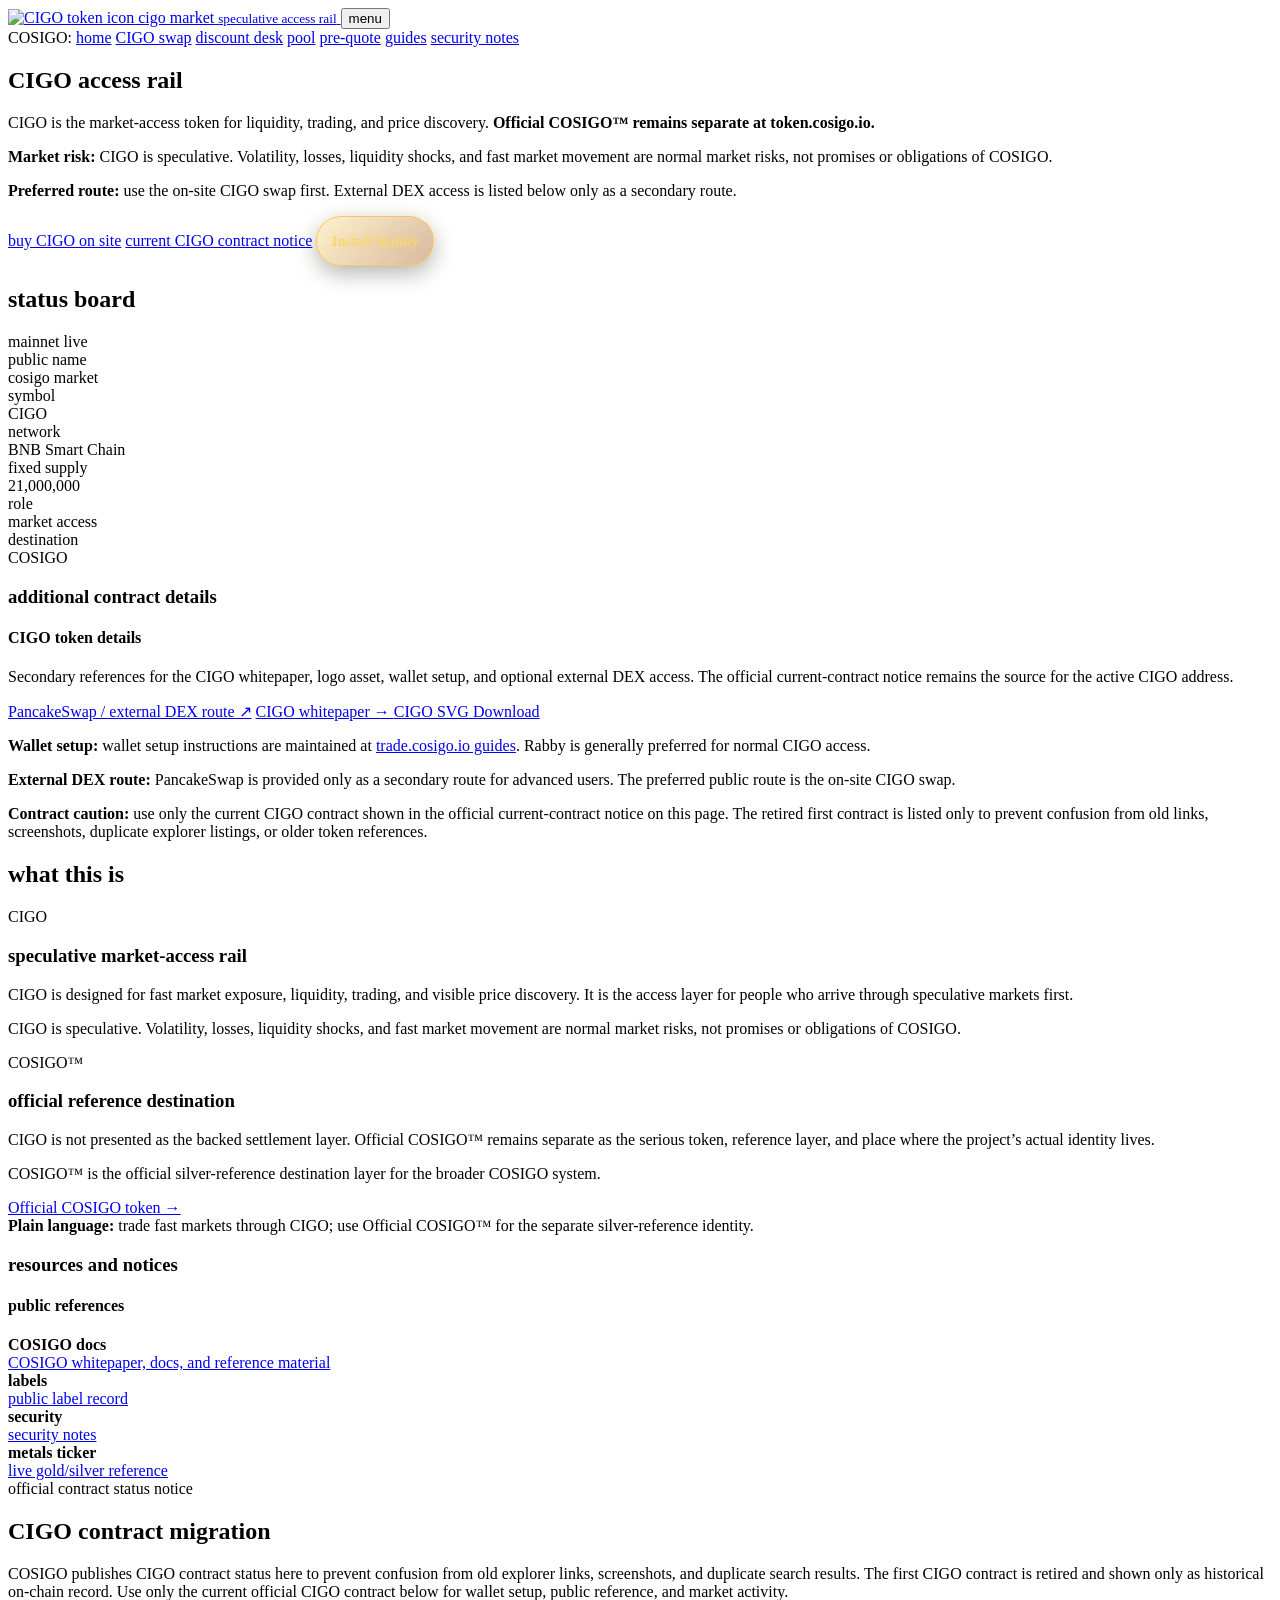
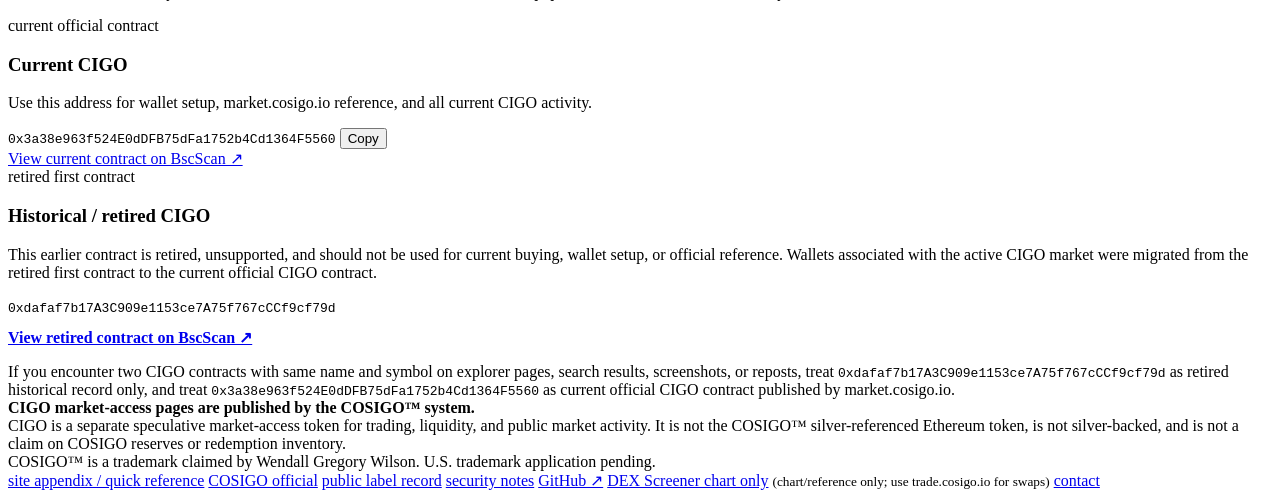
==== public/index.html @ a23aef1f "Standardize CIGO public route references" ====
<!doctype html>
<html lang="en">

<head>

  <!-- Shared Styles -->
  <link rel="stylesheet" href="/shared/style.css?v=20260628-154144">
  <link rel="stylesheet" href="/shared/cigo-footer.css?v=20260628-150323">
  <meta charset="utf-8" />
  <meta name="viewport" content="width=device-width,initial-scale=1" />
  <title>cosigo market — CIGO</title>
  <meta name="description"
    content="Official CIGO market-access token page with BNB Smart Chain contract details, wallet setup, logo assets, and links to Official COSIGO token resources.">

  <meta name="keywords" content="CIGO, cosigo market, BNB Smart Chain token, CIGO contract, CIGO logo, COSIGO">

  <meta name="author" content="COSIGO">
  <meta name="robots" content="index,follow,max-image-preview:large,max-snippet:-1,max-video-preview:-1">
  <link rel="canonical" href="https://market.cosigo.io/">

  <!-- Favicons -->
  <link rel="icon" href="/favicon.ico" sizes="any">
  <link rel="icon" type="image/svg+xml" href="/favicon.svg">
  <link rel="icon" type="image/png" sizes="192x192" href="/favicon-192x192.png">
  <link rel="icon" type="image/png" sizes="32x32" href="/favicon-32x32.png">
  <link rel="icon" type="image/png" sizes="16x16" href="/favicon-16x16.png">
  <link rel="apple-touch-icon" sizes="180x180" href="/apple-touch-icon.png">

  <!-- Open Graph -->
  <meta property="og:title" content="cosigo market — CIGO">
  <meta property="og:description"
    content="Official CIGO market-access token page with BNB Smart Chain contract details, wallet setup, logo assets, and links to Official COSIGO token resources.">
  <meta property="og:type" content="website">
  <meta property="og:site_name" content="CIGO">
  <meta property="og:url" content="https://market.cosigo.io/">
  <meta property="og:image" content="https://market.cosigo.io/shared/assets/icons/cigo_256.png">

<style id="market-rabby-pill-force">
  a.market-rabby-pill,
  a.market-rabby-pill:visited {
    display: inline-flex !important;
    align-items: center !important;
    justify-content: center !important;
    min-height: 34px !important;
    padding: 0.45rem 0.9rem !important;
    border-radius: 999px !important;
    border: 1px solid rgba(245, 198, 81, 0.9) !important;
    background: linear-gradient(135deg, rgba(255, 215, 95, 0.32), rgba(166, 94, 39, 0.44)) !important;
    color: #f7d86f !important;
    font-size: 0.9rem !important;
    font-weight: 800 !important;
    letter-spacing: 0.02em !important;
    line-height: 1 !important;
    text-decoration: none !important;
    text-shadow: 0 1px 10px rgba(255, 215, 95, 0.25) !important;
    box-shadow:
      0 0 0 1px rgba(255,255,255,0.06) inset,
      0 8px 22px rgba(0,0,0,0.28),
      0 0 18px rgba(245,198,81,0.12) !important;
  }

  a.market-rabby-pill:hover,
  a.market-rabby-pill:focus {
    transform: translateY(-1px) !important;
    border-color: rgba(255, 228, 130, 1) !important;
    color: #ffe79a !important;
    text-decoration: none !important;
    box-shadow:
      0 0 0 1px rgba(255,255,255,0.08) inset,
      0 10px 26px rgba(0,0,0,0.32),
      0 0 22px rgba(245,198,81,0.22) !important;
  }
</style>

</head>

<body>
  <!-- COSIGO market header navigation -->
  <header class="topbar market-header">
    <div class="wrap topbar-inner market-topbar-inner">
      <a class="brand market-title" href="https://market.cosigo.io/" aria-label="CIGO market home">
        <img src="/shared/assets/icons/cigo_256.png" alt="CIGO token icon" class="brand-icon">
        <span class="brand-text">
          <span class="brand-title">cigo market</span>
          <small>speculative access rail</small>
        </span>
      </a>

      <button class="market-nav-toggle" type="button" aria-expanded="false" aria-controls="marketHeaderNav">menu</button>

      <nav id="marketHeaderNav" class="cosigo-escape-nav market-header-nav" aria-label="COSIGO site navigation">
        <span class="menu-label">COSIGO:</span>
        <a href="https://cosigo.io/">home</a>
        <a href="https://trade.cosigo.io/">CIGO swap</a>
        <a href="https://trade.cosigo.io/request.html">discount desk</a>
        <a href="https://trade.cosigo.io/pool.html">pool</a>
        <a href="https://quote.cosigo.io/">pre-quote</a>
        <a href="https://trade.cosigo.io/guides.html">guides</a>
        <a href="https://snakepit.cosigo.io/security_notice.html#summary">security notes</a>
      </nav>
    </div>
  </header>

  <main>
    <section class="hero wrap">
      <div class="hero-grid">
        <div class="hero-card">
          <h1 class="hero-clean-title" data-title-version="20260628-153245">CIGO access rail</h1>

          <p class="lead">
            CIGO is the market-access token for liquidity, trading, and price discovery.
            <strong>Official COSIGO&trade; remains separate at token.cosigo.io.</strong>
          </p>
          <div class="risk-route-note">
            <p>
              <strong>Market risk:</strong>
              CIGO is speculative. Volatility, losses, liquidity shocks, and fast market movement are normal market risks,
              not promises or obligations of COSIGO.
            </p>
            <p>
              <strong>Preferred route:</strong>
              use the on-site CIGO swap first. External DEX access is listed below only as a secondary route.
            </p>
          </div>

          <div class="cta-row">
            <a class="contract-action-btn contract-action-primary" href="https://trade.cosigo.io" target="_blank" rel="noopener">buy CIGO on site</a>
            <a class="btn btn-secondary" href="#status-notice">current CIGO contract notice</a>
            <a class="market-rabby-pill" href="https://rabby.io/" target="_blank" rel="noopener">Install Rabby</a>
          </div>

        </div>

        <aside class="hero-card status-panel">
          <div class="status-head">
            <h2>status board</h2>
            <div class="live-dot">mainnet live</div>
          </div>

          <div class="statbox">
            <div class="stat">
              <div class="stat-label">public name</div>
              <div class="stat-value">cosigo market</div>
            </div>
            <div class="stat">
              <div class="stat-label">symbol</div>
              <div class="stat-value">CIGO</div>
            </div>
            <div class="stat">
              <div class="stat-label">network</div>
              <div class="stat-value">BNB Smart Chain</div>
            </div>
            <div class="stat">
              <div class="stat-label">fixed supply</div>
              <div class="stat-value">21,000,000</div>
            </div>
            <div class="stat">
              <div class="stat-label">role</div>
              <div class="stat-value">market access</div>
            </div>
            <div class="stat">
              <div class="stat-label">destination</div>
              <div class="stat-value">COSIGO</div>
            </div>
          </div>
        </aside>
      </div>
    </section>

    <section class="section wrap" id="contract">
      <h3>additional contract details</h3>

      <div class="panel token-panel">
        <div class="token-head">
          <div>
            <h4>CIGO token details</h4>
            <p class="token-sub">
              Secondary references for the CIGO whitepaper, logo asset, wallet setup, and optional external DEX access.
              The official current-contract notice remains the source for the active CIGO address.
            </p>
          </div>
        </div>

        <div class="token-actions">
          <a class="contract-action-btn contract-action-secondary dex-secondary-link"
            href="https://pancakeswap.finance/swap?chain=bsc&outputCurrency=0x3a38e963f524E0dDFB75dFa1752b4Cd1364F5560"
            target="_blank" rel="noopener">PancakeSwap / external DEX route ↗</a>
          <a class="contract-action-btn contract-action-primary" href="/whitepaper.html">
            CIGO whitepaper →
          </a>
          <a class="contract-action-btn contract-action-secondary" href="/shared/assets/icons/cigo_first_stars_trans_32.svg">
            CIGO SVG Download
          </a>
        </div>

        <div class="token-note contract-details-note">
          <p>
            <strong>Wallet setup:</strong> wallet setup instructions are maintained at
            <a href="https://trade.cosigo.io/guides.html">trade.cosigo.io guides</a>.
            Rabby is generally preferred for normal CIGO access.
          </p>
          <p>
            <strong>External DEX route:</strong> PancakeSwap is provided only as a secondary route for advanced users.
            The preferred public route is the on-site CIGO swap.
          </p>
          <p>
            <strong>Contract caution:</strong> use only the current CIGO contract shown in the official
            current-contract notice on this page. The retired first contract is listed only to prevent confusion
            from old links, screenshots, duplicate explorer listings, or older token references.
          </p>
        </div>

      </div>
    </section>

    <section class="section wrap" id="what">
      <h2>what this is</h2>

      <article class="panel cigo-cosigo-relationship-card">
        <div class="relationship-grid">
          <div class="relationship-block relationship-cigo">
            <div class="status-tag status-current">CIGO</div>
            <h3>speculative market-access rail</h3>
            <p>
              CIGO is designed for fast market exposure, liquidity, trading, and visible price discovery.
              It is the access layer for people who arrive through speculative markets first.
            </p>
            <p>
              CIGO is speculative. Volatility, losses, liquidity shocks, and fast market movement are normal market
              risks, not promises or obligations of COSIGO.
            </p>
          </div>

          <div class="relationship-block relationship-cosigo">
            <div class="status-tag status-retired">COSIGO&trade;</div>
            <h3>official reference destination</h3>
            <p>
              CIGO is not presented as the backed settlement layer. Official COSIGO&trade; remains separate as the
              serious token, reference layer, and place where the project’s actual identity lives.
            </p>
            <p>
              COSIGO&trade; is the official silver-reference destination layer for the broader COSIGO system.
            </p>

            <div class="official-cosigo-token-moved">
              <a class="contract-action-btn contract-action-primary" href="https://token.cosigo.io/">
                Official COSIGO token →
              </a>
            </div>
          </div>
        </div>

        <div class="relationship-plain">
          <strong>Plain language:</strong>
          trade fast markets through CIGO; use Official COSIGO&trade; for the separate silver-reference identity.
        </div>
      </article>
    </section>

            <section class="section wrap" id="resources">
      <h3>resources and notices</h3>

      <article class="panel resources-panel">
        <h4>public references</h4>

        <div class="compare">
          <div class="compare-row">
            <strong>COSIGO docs</strong>
            <div>
              <a href="https://docs.cosigo.io/" target="_blank" rel="noopener">
                COSIGO whitepaper, docs, and reference material
              </a>
            </div>
          </div>

          <div class="compare-row">
            <strong>labels</strong>
            <div>
              <a href="https://labels.cosigo.io/" target="_blank" rel="noopener">
                public label record
              </a>
            </div>
          </div>

          <div class="compare-row">
            <strong>security</strong>
            <div>
              <a href="https://snakepit.cosigo.io/security_notice.html#summary" target="_blank" rel="noopener">
                security notes
              </a>
            </div>
          </div>

          <div class="compare-row market-metals-ticker-link">
            <strong>metals ticker</strong>
            <div>
              <a href="https://quote.cosigo.io/#spot-ref-title" target="_blank" rel="noopener">
                live gold/silver reference
              </a>
            </div>
          </div>
        </div>
      </article>
    </section>

    <section class="section wrap market-status-section" id="status-notice">
      <div class="migration-notice">
        <div class="migration-kicker">official contract status notice</div>
        <h2>CIGO contract migration</h2>

        <p>
          COSIGO publishes CIGO contract status here to prevent confusion from old explorer links, screenshots,
          and duplicate search results. The first CIGO contract is retired and shown only as historical on-chain
          record. Use only the current official CIGO contract below for wallet setup, public reference, and market
          activity.
        </p>

        <div class="migration-grid">
          <article class="migration-card">
            <div class="status-tag status-current">current official contract</div>
            <h3>Current CIGO</h3>
            <p>
              Use this address for wallet setup, market.cosigo.io reference, and all current CIGO activity.
            </p>

            <div class="token-address-wrap" style="margin-top:12px;">
              <code class="inline-contract-address">0x3a38e963f524E0dDFB75dFa1752b4Cd1364F5560</code>
              <button class="copy-btn" type="button"
                data-copy="0x3a38e963f524E0dDFB75dFa1752b4Cd1364F5560">Copy</button>
            </div>
            <div class="contract-action-row">
              <a class="contract-action-btn contract-action-primary"
                href="https://bscscan.com/token/0x3a38e963f524E0dDFB75dFa1752b4Cd1364F5560" target="_blank"
                rel="noopener">
                View current contract on BscScan ↗
              </a>
            </div>
          </article>

          <article class="migration-card">
            <div class="status-tag status-retired">retired first contract</div>
            <h3>Historical / retired CIGO</h3>
            <p>
              This earlier contract is retired, unsupported, and should not be used for current buying, wallet setup,
              or official reference. Wallets associated with the active CIGO market were migrated from the retired first
              contract to the current official CIGO contract.
            </p>

            <div class="token-address-wrap" style="margin-top:12px;">
              <code class="inline-contract-address">0xdafaf7b17A3C909e1153ce7A75f767cCCf9cf79d</code>
            </div>

            <p style="margin-top:12px;">
              <a href="https://bscscan.com/token/0xdafaf7b17A3C909e1153ce7A75f767cCCf9cf79d" target="_blank"
                rel="noopener">
                <strong>View retired contract on BscScan ↗</strong>
              </a>
            </p>
          </article>
        </div>

        <div class="migration-foot">
          If you encounter two CIGO contracts with same name and symbol on explorer pages, search results,
          screenshots, or reposts, treat <code class="inline-contract-address">0xdafaf7b17A3C909e1153ce7A75f767cCCf9cf79d</code> as retired
          historical record only, and treat <code class="inline-contract-address">0x3a38e963f524E0dDFB75dFa1752b4Cd1364F5560</code> as
          current official CIGO contract published by market.cosigo.io.
        </div>
      </div>
    </section>
</main>
<footer class="cigo-system-footer">
    <div class="cigo-footer-inner">
      <div class="cigo-footer-info">
        <strong>CIGO market-access pages are published by the COSIGO&trade; system.</strong><br>
        CIGO is a separate speculative market-access token for trading, liquidity, and public market activity.
        It is not the COSIGO&trade; silver-referenced Ethereum token, is not silver-backed, and is not a claim on
        COSIGO reserves or redemption inventory.<br>
        COSIGO&trade; is a trademark claimed by Wendall Gregory Wilson. U.S. trademark application pending.
      </div>

      <div class="cigo-footer-links">
        <a href="/appendix.html">site appendix / quick reference</a>
        <a href="https://cosigo.io/">COSIGO official</a>
        <a href="https://labels.cosigo.io/">public label record</a>
        <a href="https://snakepit.cosigo.io/security_notice.html#summary">security notes</a>
        <a href="https://github.com/cosigo" target="_blank" rel="noopener">GitHub ↗</a>
        <a href="https://dexscreener.com/bsc/0xded1e63b6262c0328876b7774f65c08505dd559a" target="_blank" rel="noopener">DEX Screener chart only</a> <small>(chart/reference only; use trade.cosigo.io for swaps)</small>
        <a href="https://contact.cosigo.io/" target="_blank" rel="noopener">contact</a>
      </div>
    </div>
  </footer>

  <script>
    (() => {
      const menuButton = document.querySelector(".market-nav-toggle");
      const menuNav = document.querySelector(".market-header-nav");

      if (menuButton && menuNav) {
        menuButton.addEventListener("click", () => {
          const open = menuNav.classList.toggle("is-open");
          menuButton.setAttribute("aria-expanded", open ? "true" : "false");
        });

        document.addEventListener("click", (event) => {
          if (!menuNav.classList.contains("is-open")) return;
          if (menuButton.contains(event.target) || menuNav.contains(event.target)) return;

          menuNav.classList.remove("is-open");
          menuButton.setAttribute("aria-expanded", "false");
        });
      }

      async function copyText(value) {
        if (navigator.clipboard && window.isSecureContext) {
          await navigator.clipboard.writeText(value);
          return true;
        }

        const textarea = document.createElement("textarea");
        textarea.value = value;
        textarea.setAttribute("readonly", "");
        textarea.style.position = "fixed";
        textarea.style.opacity = "0";
        textarea.style.pointerEvents = "none";
        document.body.appendChild(textarea);
        textarea.focus();
        textarea.select();

        let copied = false;
        try {
          copied = document.execCommand("copy");
        } catch (error) {
          copied = false;
        }

        document.body.removeChild(textarea);
        return copied;
      }

      document.querySelectorAll("[data-copy]").forEach((button) => {
        button.addEventListener("click", async () => {
          const value = button.getAttribute("data-copy");
          const original = button.textContent;

          try {
            const copied = await copyText(value);
            button.textContent = copied ? "Copied" : "Copy failed";
          } catch (error) {
            button.textContent = "Copy failed";
          }

          setTimeout(() => {
            button.textContent = original;
          }, 1200);
        });
      });
    })();
  </script>

</body>

</html>
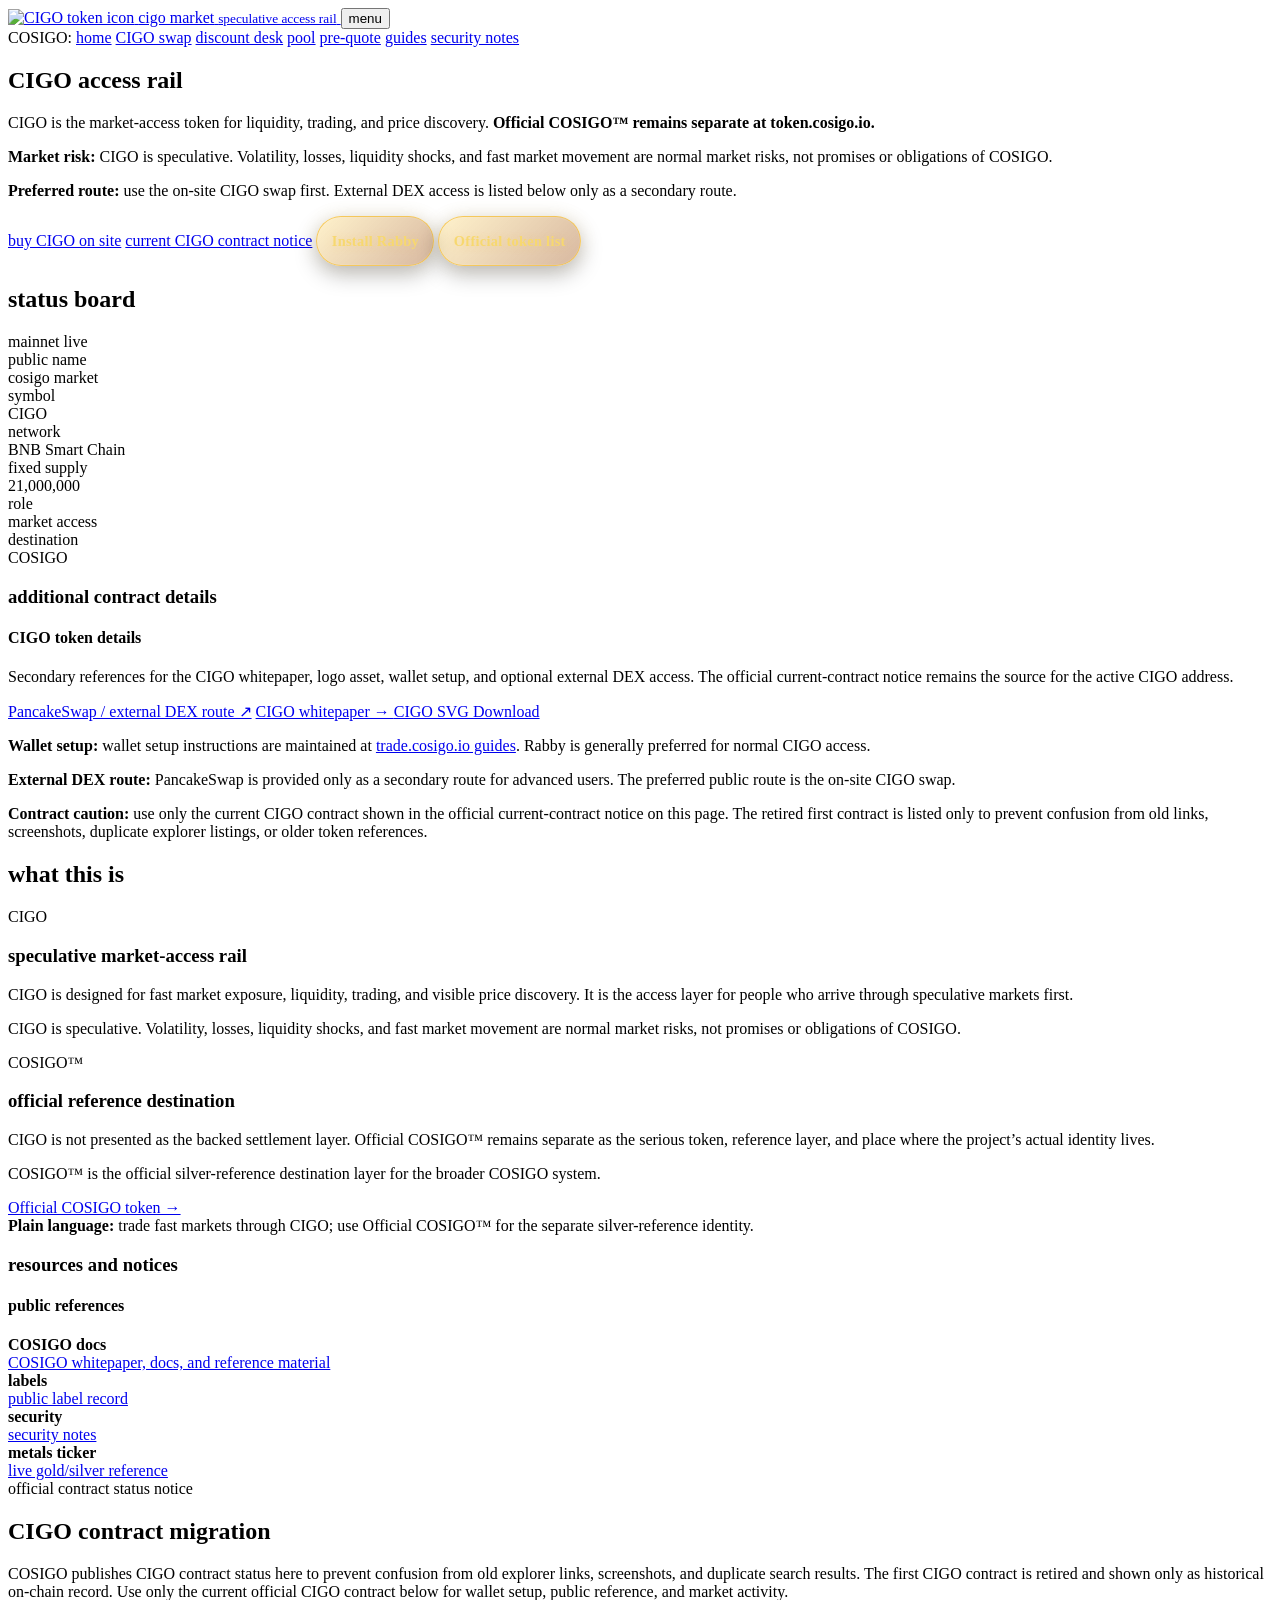
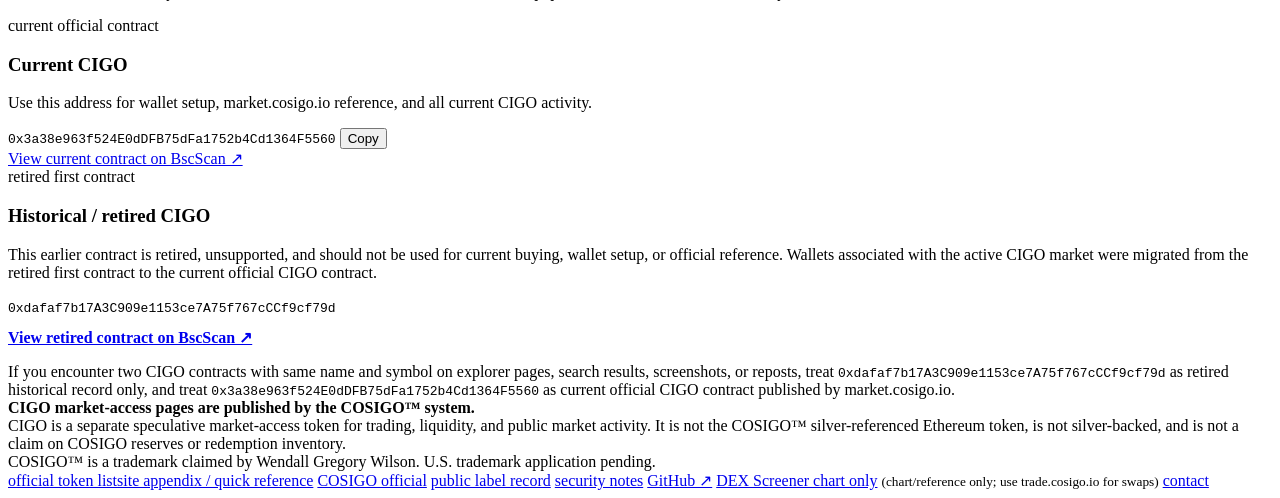
==== commit fc5296d1: "Publish official CIGO token list" ====
--- a/public/index.html
+++ b/public/index.html
@@ -127,6 +127,7 @@
             <a class="contract-action-btn contract-action-primary" href="https://trade.cosigo.io" target="_blank" rel="noopener">buy CIGO on site</a>
             <a class="btn btn-secondary" href="#status-notice">current CIGO contract notice</a>
             <a class="market-rabby-pill" href="https://rabby.io/" target="_blank" rel="noopener">Install Rabby</a>
+            <a class="market-rabby-pill" href="https://market.cosigo.io/cigo-tokenlist.json" target="_blank" rel="noopener">Official token list</a>
           </div>
 
         </div>
@@ -379,7 +380,8 @@
       </div>
 
       <div class="cigo-footer-links">
-        <a href="/appendix.html">site appendix / quick reference</a>
+        
+        <a href="https://market.cosigo.io/cigo-tokenlist.json" target="_blank" rel="noopener">official token list</a><a href="/appendix.html">site appendix / quick reference</a>
         <a href="https://cosigo.io/">COSIGO official</a>
         <a href="https://labels.cosigo.io/">public label record</a>
         <a href="https://snakepit.cosigo.io/security_notice.html#summary">security notes</a>
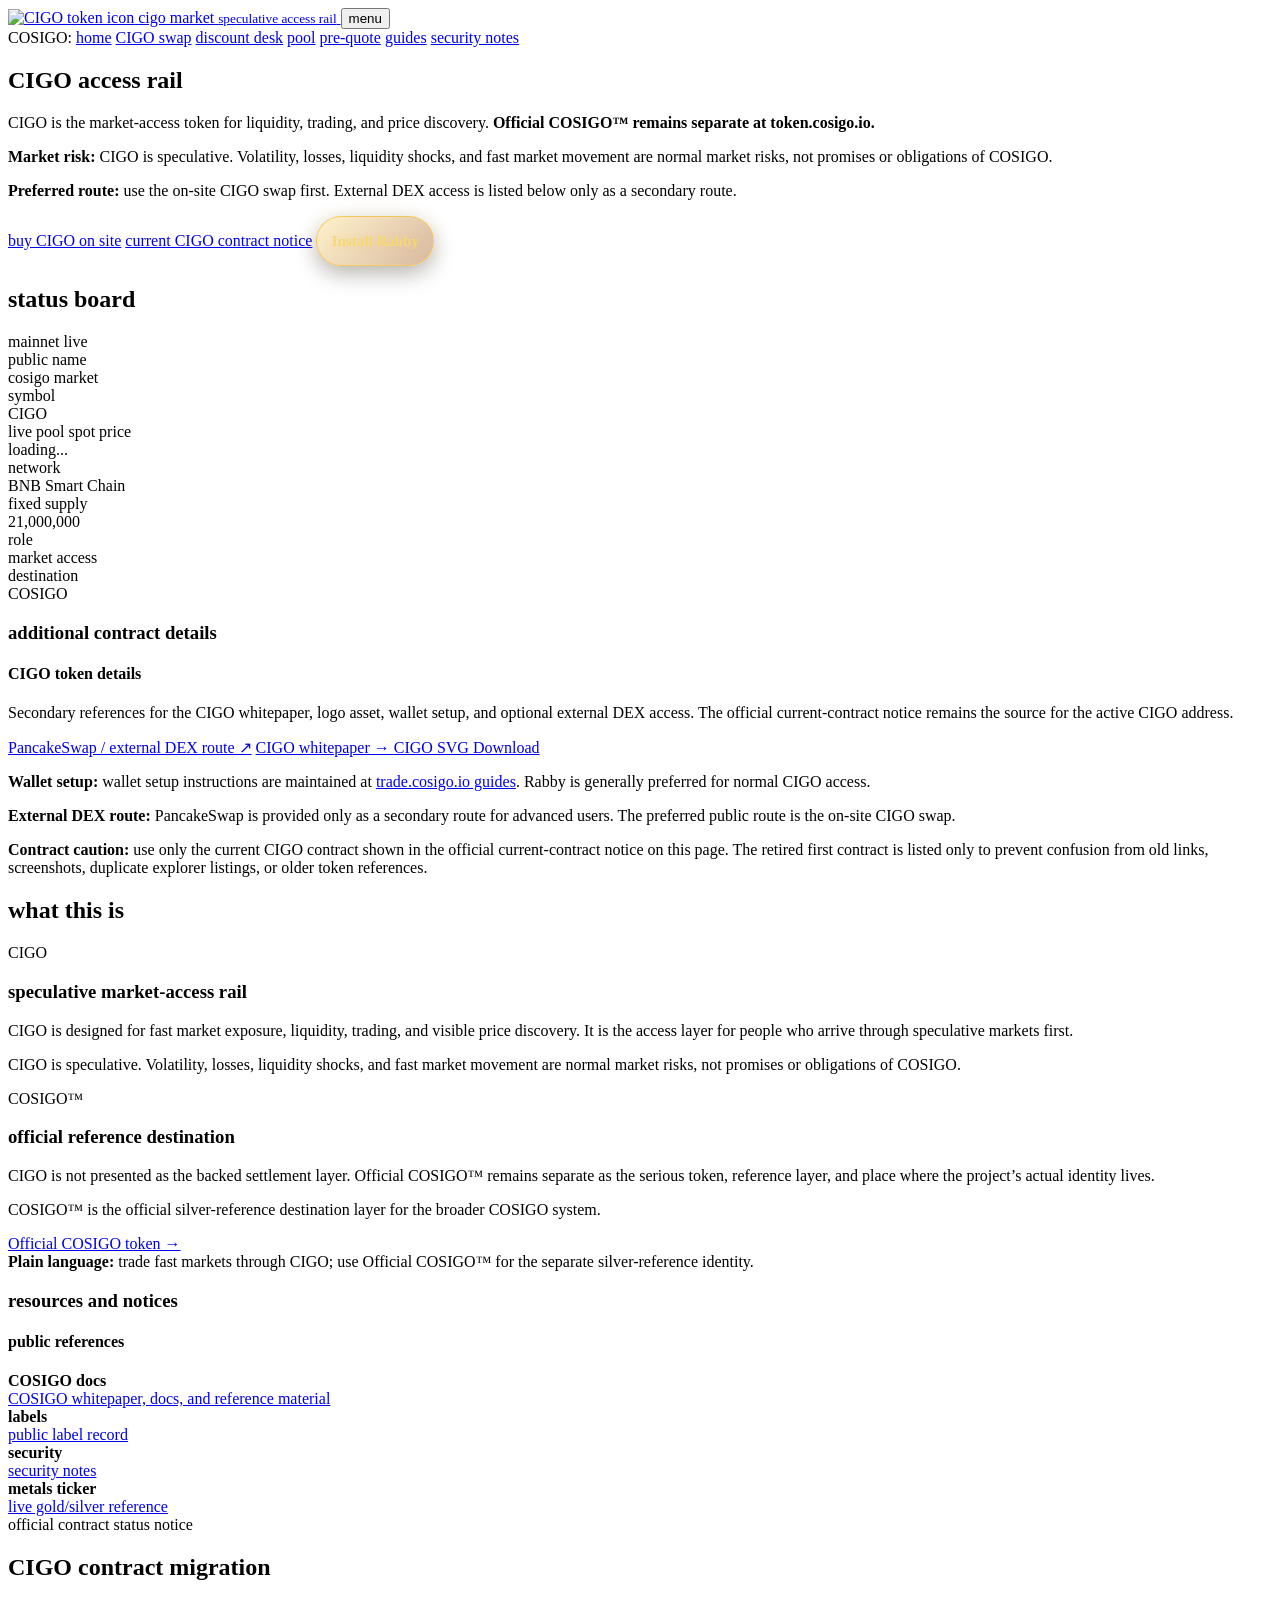
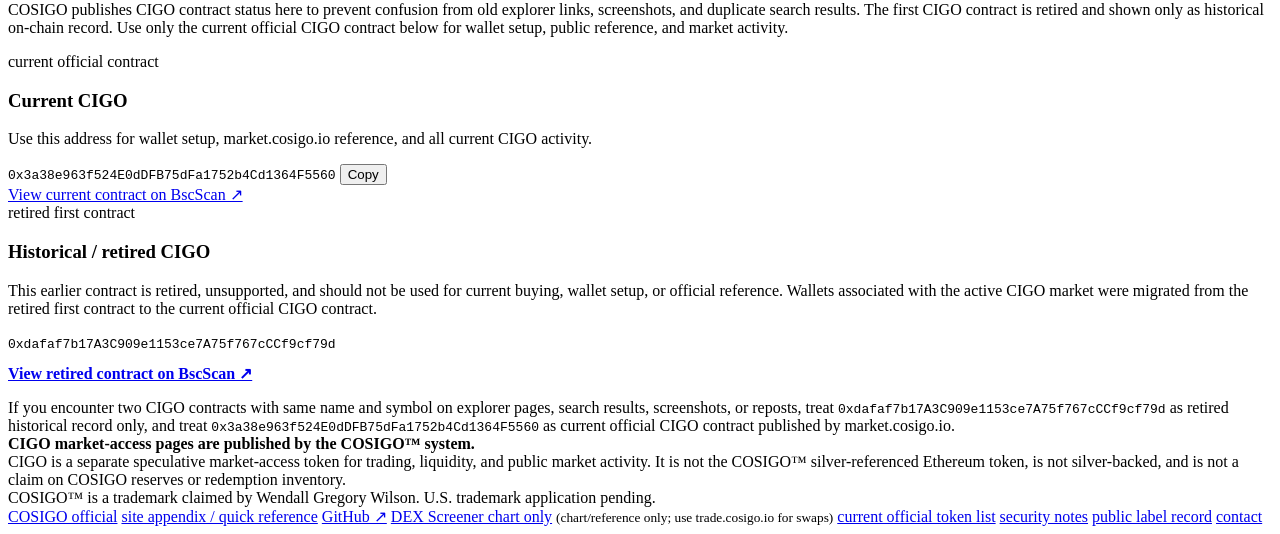
==== commit 5ab96820: "Display live CIGO pool pricing" ====
--- a/public/index.html
+++ b/public/index.html
@@ -6,6 +6,7 @@
   <!-- Shared Styles -->
   <link rel="stylesheet" href="/shared/style.css?v=20260628-154144">
   <link rel="stylesheet" href="/shared/cigo-footer.css?v=20260628-150323">
+  <script src="https://trade.cosigo.io/shared/assets/cigo-pool-price.js?v=20260717-spot1" defer></script>
   <meta charset="utf-8" />
   <meta name="viewport" content="width=device-width,initial-scale=1" />
   <title>cosigo market — CIGO</title>
@@ -127,7 +128,6 @@
             <a class="contract-action-btn contract-action-primary" href="https://trade.cosigo.io" target="_blank" rel="noopener">buy CIGO on site</a>
             <a class="btn btn-secondary" href="#status-notice">current CIGO contract notice</a>
             <a class="market-rabby-pill" href="https://rabby.io/" target="_blank" rel="noopener">Install Rabby</a>
-            <a class="market-rabby-pill" href="https://market.cosigo.io/cigo-tokenlist.json" target="_blank" rel="noopener">Official token list</a>
           </div>
 
         </div>
@@ -146,6 +146,10 @@
             <div class="stat">
               <div class="stat-label">symbol</div>
               <div class="stat-value">CIGO</div>
+            </div>
+            <div class="stat">
+              <div class="stat-label">live pool spot price</div>
+              <div class="stat-value" data-cigo-pool-price aria-live="polite">loading...</div>
             </div>
             <div class="stat">
               <div class="stat-label">network</div>
@@ -380,13 +384,16 @@
       </div>
 
       <div class="cigo-footer-links">
-        
-        <a href="https://market.cosigo.io/cigo-tokenlist.json" target="_blank" rel="noopener">official token list</a><a href="/appendix.html">site appendix / quick reference</a>
         <a href="https://cosigo.io/">COSIGO official</a>
+        <a href="/appendix.html">site appendix / quick reference</a>
+        <a href="https://github.com/cosigo" target="_blank" rel="noopener">GitHub ↗</a>
+        <a href="https://dexscreener.com/bsc/0xded1e63b6262c0328876b7774f65c08505dd559a"
+          target="_blank" rel="noopener">DEX Screener chart only</a>
+        <small>(chart/reference only; use trade.cosigo.io for swaps)</small>
+        <a href="https://market.cosigo.io/cigo-tokenlist.json" target="_blank"
+          rel="noopener">current official token list</a>
+        <a href="https://snakepit.cosigo.io/security_notice.html#summary">security notes</a>
         <a href="https://labels.cosigo.io/">public label record</a>
-        <a href="https://snakepit.cosigo.io/security_notice.html#summary">security notes</a>
-        <a href="https://github.com/cosigo" target="_blank" rel="noopener">GitHub ↗</a>
-        <a href="https://dexscreener.com/bsc/0xded1e63b6262c0328876b7774f65c08505dd559a" target="_blank" rel="noopener">DEX Screener chart only</a> <small>(chart/reference only; use trade.cosigo.io for swaps)</small>
         <a href="https://contact.cosigo.io/" target="_blank" rel="noopener">contact</a>
       </div>
     </div>
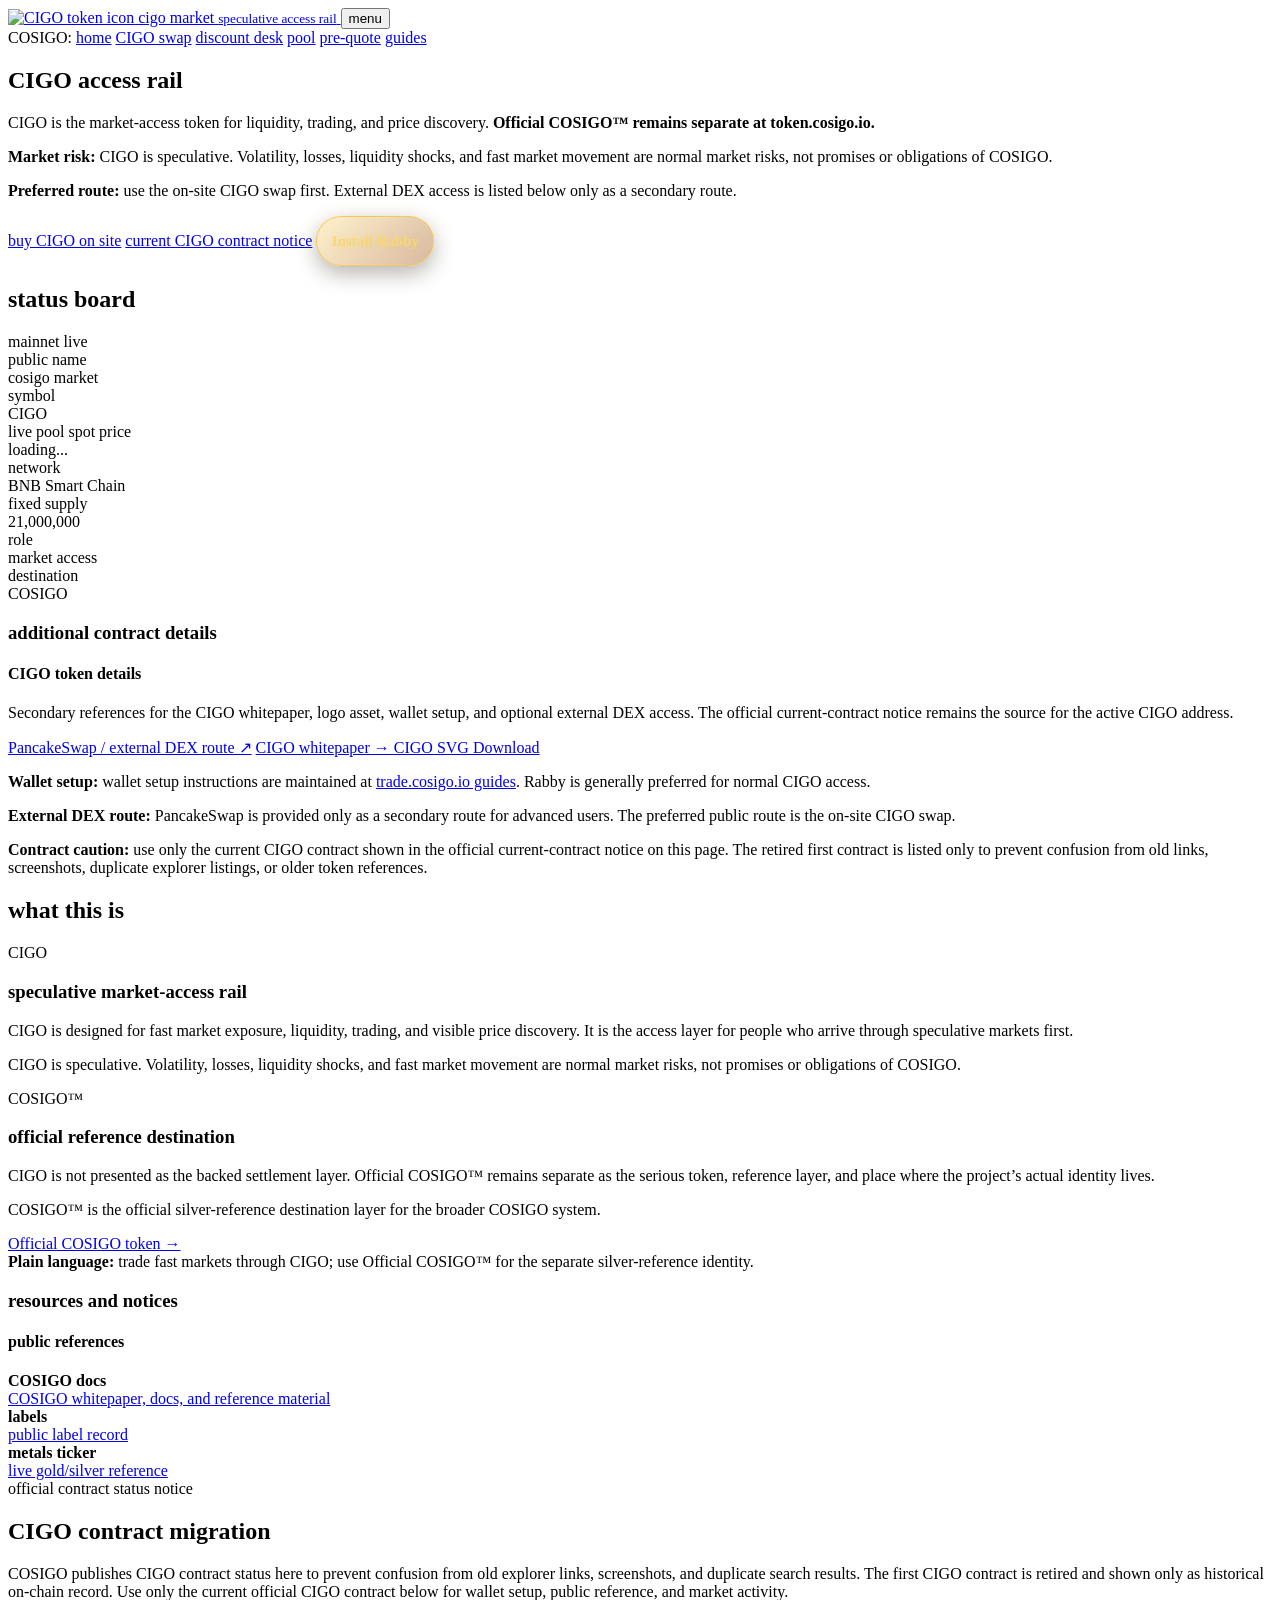
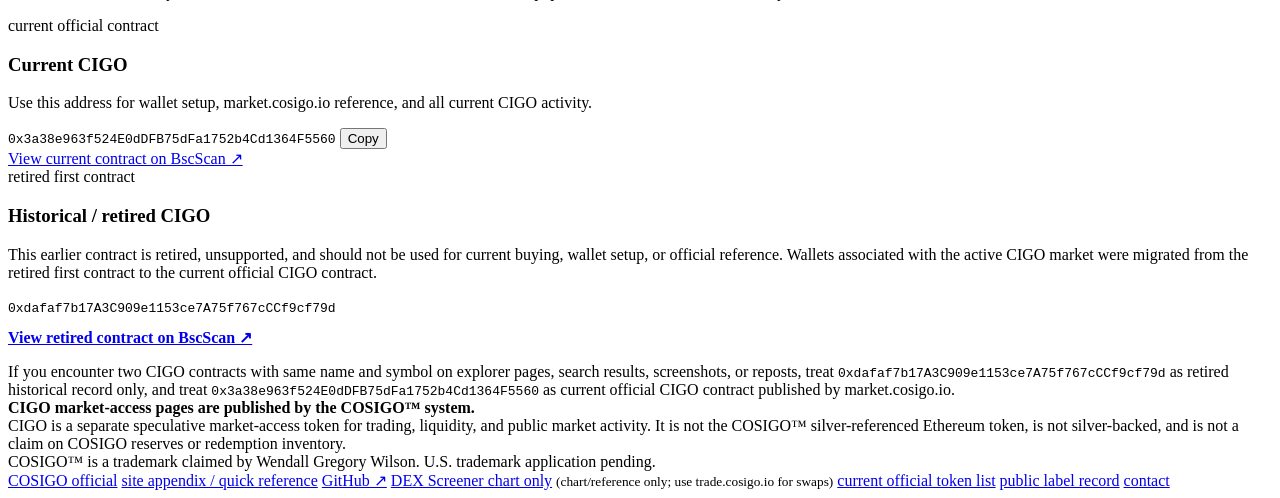
==== commit faec50b1: "Remove Snakepit from CIGO market references" ====
--- a/public/index.html
+++ b/public/index.html
@@ -97,7 +97,6 @@
         <a href="https://trade.cosigo.io/pool.html">pool</a>
         <a href="https://quote.cosigo.io/">pre-quote</a>
         <a href="https://trade.cosigo.io/guides.html">guides</a>
-        <a href="https://snakepit.cosigo.io/security_notice.html#summary">security notes</a>
       </nav>
     </div>
   </header>
@@ -287,15 +286,6 @@
             </div>
           </div>
 
-          <div class="compare-row">
-            <strong>security</strong>
-            <div>
-              <a href="https://snakepit.cosigo.io/security_notice.html#summary" target="_blank" rel="noopener">
-                security notes
-              </a>
-            </div>
-          </div>
-
           <div class="compare-row market-metals-ticker-link">
             <strong>metals ticker</strong>
             <div>
@@ -392,7 +382,6 @@
         <small>(chart/reference only; use trade.cosigo.io for swaps)</small>
         <a href="https://market.cosigo.io/cigo-tokenlist.json" target="_blank"
           rel="noopener">current official token list</a>
-        <a href="https://snakepit.cosigo.io/security_notice.html#summary">security notes</a>
         <a href="https://labels.cosigo.io/">public label record</a>
         <a href="https://contact.cosigo.io/" target="_blank" rel="noopener">contact</a>
       </div>
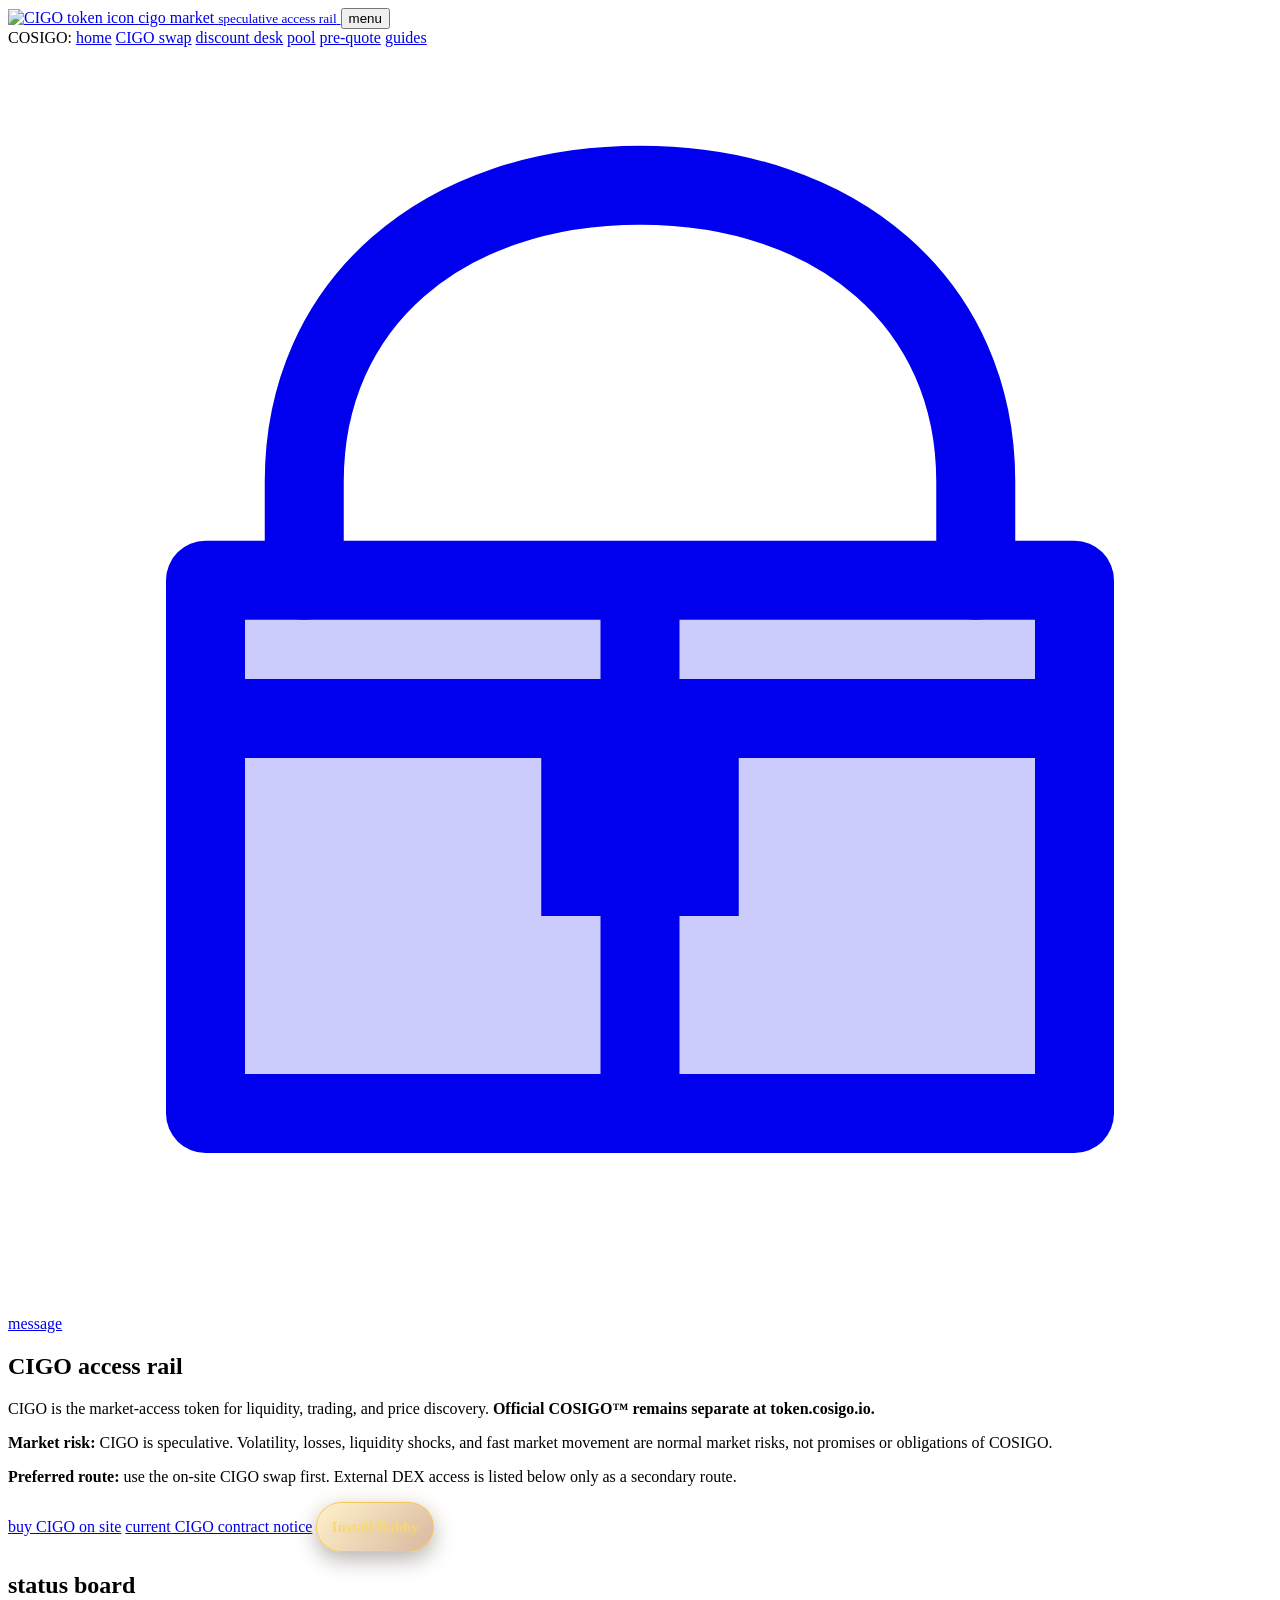
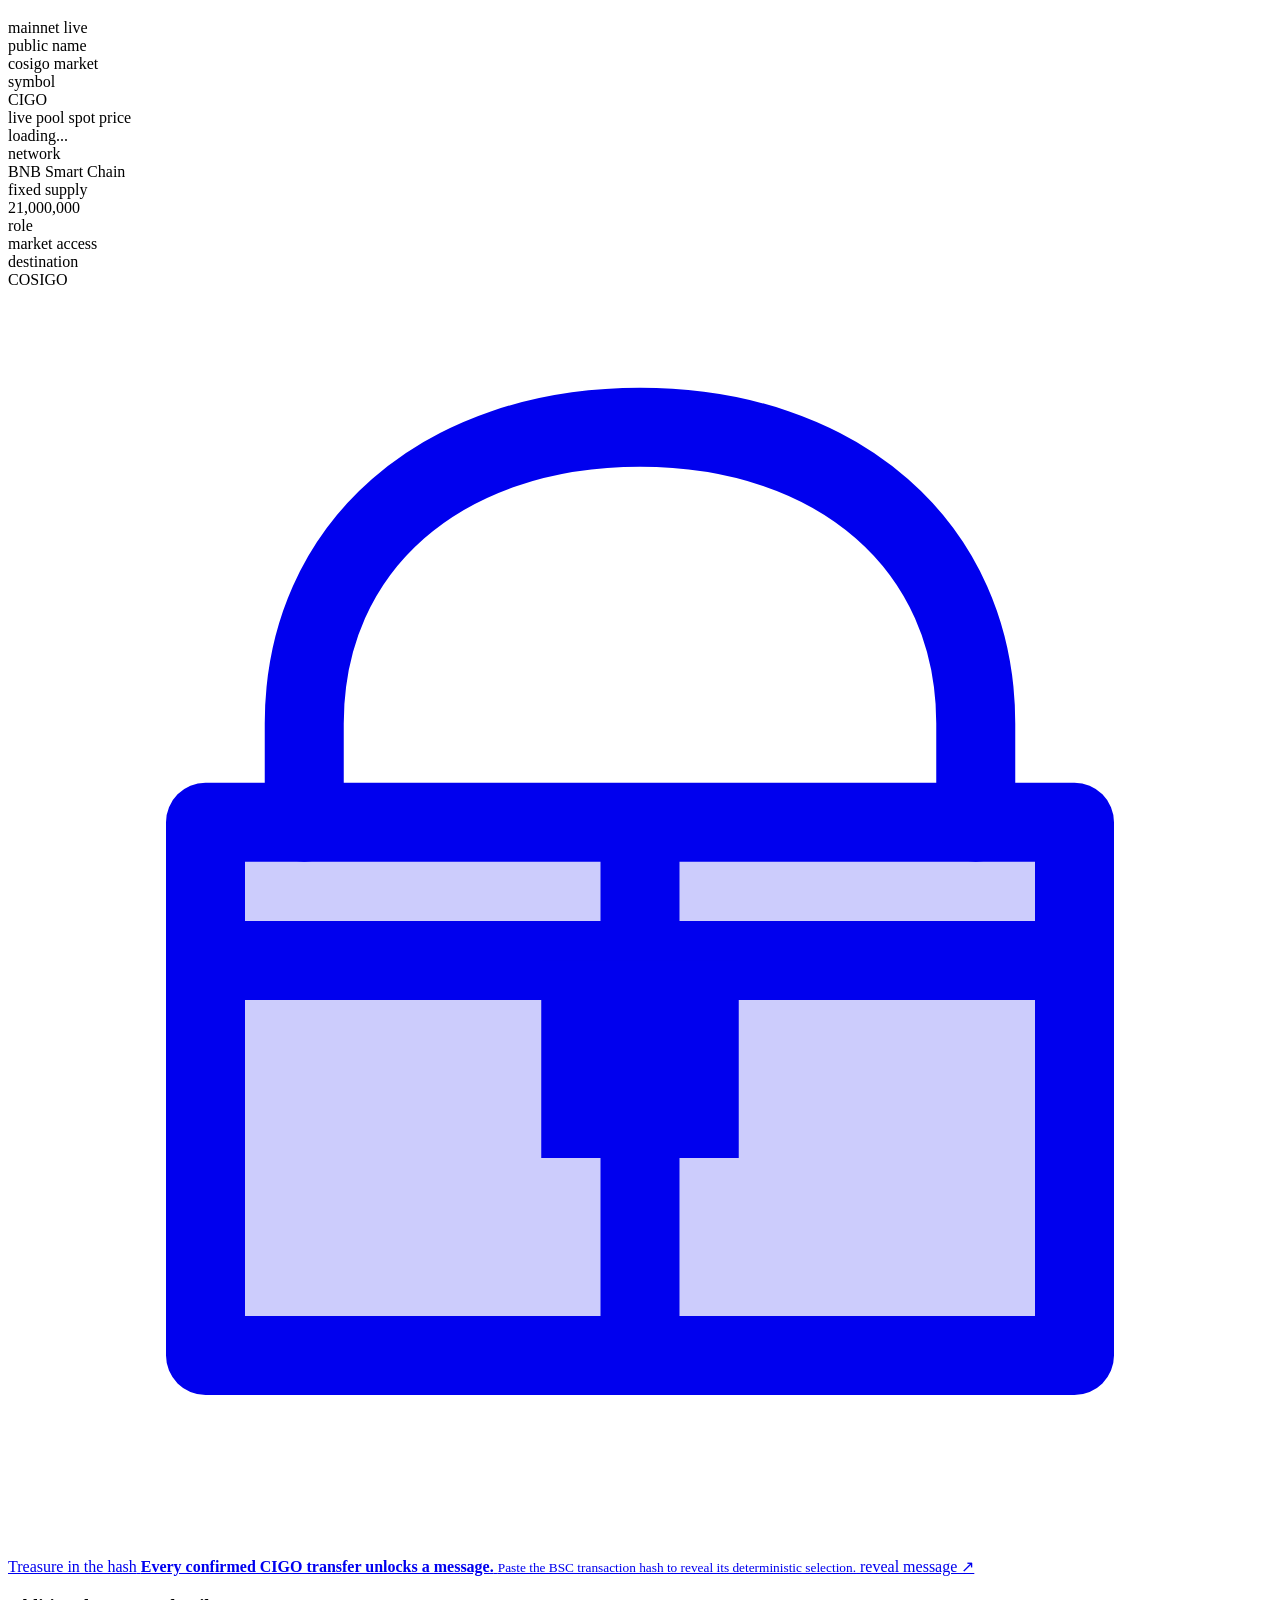
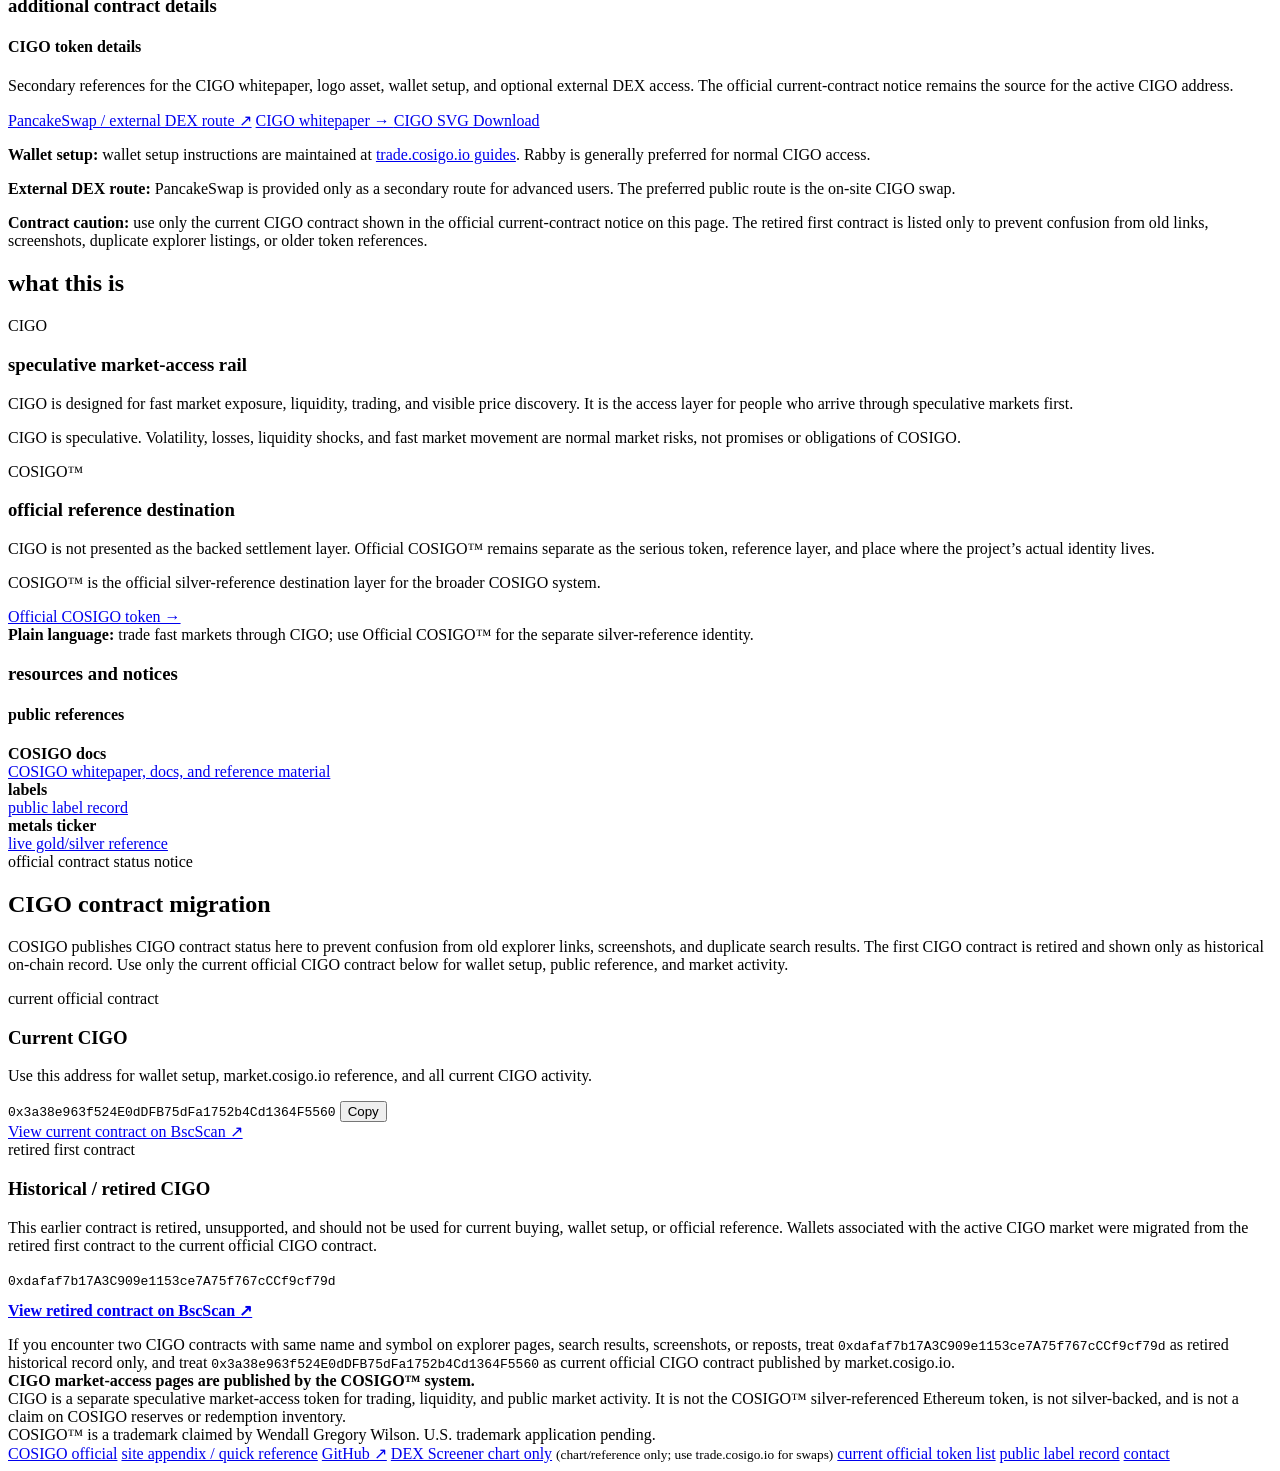
==== commit 9e02bd77: "Add Message Nugget links to Market" ====
--- a/public/index.html
+++ b/public/index.html
@@ -73,6 +73,8 @@
   }
 </style>
 
+  <!-- CIGO_MESSAGE_NUGGET_STYLE_V1 -->
+  <link rel="stylesheet" href="/cigo-message-nugget.css?v=20260718-1">
 </head>
 
 <body>
@@ -97,9 +99,21 @@
         <a href="https://trade.cosigo.io/pool.html">pool</a>
         <a href="https://quote.cosigo.io/">pre-quote</a>
         <a href="https://trade.cosigo.io/guides.html">guides</a>
-      </nav>
+              <!-- CIGO_MESSAGE_NUGGET_NAV_V1 -->
+        <a class="cigo-message-nav" href="https://message.cosigo.io/" title="Reveal the deterministic message associated with a confirmed CIGO transaction hash">
+          <span class="cigo-message-nav-icon"><svg viewBox="0 0 64 64" aria-hidden="true" focusable="false">
+  <path d="M10 27h44v27H10z" fill="currentColor" opacity=".2"/>
+  <path d="M10 27h44v27H10zM8 34h48M32 27v27" fill="none" stroke="currentColor" stroke-width="4" stroke-linejoin="round"/>
+  <path d="M15 27v-5c0-9 7-15 17-15s17 6 17 15v5" fill="none" stroke="currentColor" stroke-width="4" stroke-linecap="round"/>
+  <path d="M27 34h10v10H27z" fill="currentColor"/>
+</svg></span>
+          <span>message</span>
+        </a>
+</nav>
     </div>
   </header>
+
+
 
   <main>
     <section class="hero wrap">
@@ -171,7 +185,26 @@
       </div>
     </section>
 
-    <section class="section wrap" id="contract">
+
+  <!-- CIGO_MESSAGE_NUGGET_BANNER_V1 -->
+  <aside class="cigo-message-nugget-wrap" aria-label="CIGO transfer message">
+    <a class="cigo-message-nugget" href="https://message.cosigo.io/" title="Paste a confirmed BSC transaction hash to reveal its CIGO message">
+      <span class="cigo-message-chest" aria-hidden="true"><svg viewBox="0 0 64 64" aria-hidden="true" focusable="false">
+  <path d="M10 27h44v27H10z" fill="currentColor" opacity=".2"/>
+  <path d="M10 27h44v27H10zM8 34h48M32 27v27" fill="none" stroke="currentColor" stroke-width="4" stroke-linejoin="round"/>
+  <path d="M15 27v-5c0-9 7-15 17-15s17 6 17 15v5" fill="none" stroke="currentColor" stroke-width="4" stroke-linecap="round"/>
+  <path d="M27 34h10v10H27z" fill="currentColor"/>
+</svg></span>
+      <span class="cigo-message-copy">
+        <span class="cigo-message-kicker">Treasure in the hash</span>
+        <strong>Every confirmed CIGO transfer unlocks a message.</strong>
+        <small>Paste the BSC transaction hash to reveal its deterministic selection.</small>
+      </span>
+      <span class="cigo-message-action">reveal message ↗</span>
+    </a>
+  </aside>
+
+<section class="section wrap" id="contract">
       <h3>additional contract details</h3>
 
       <div class="panel token-panel">
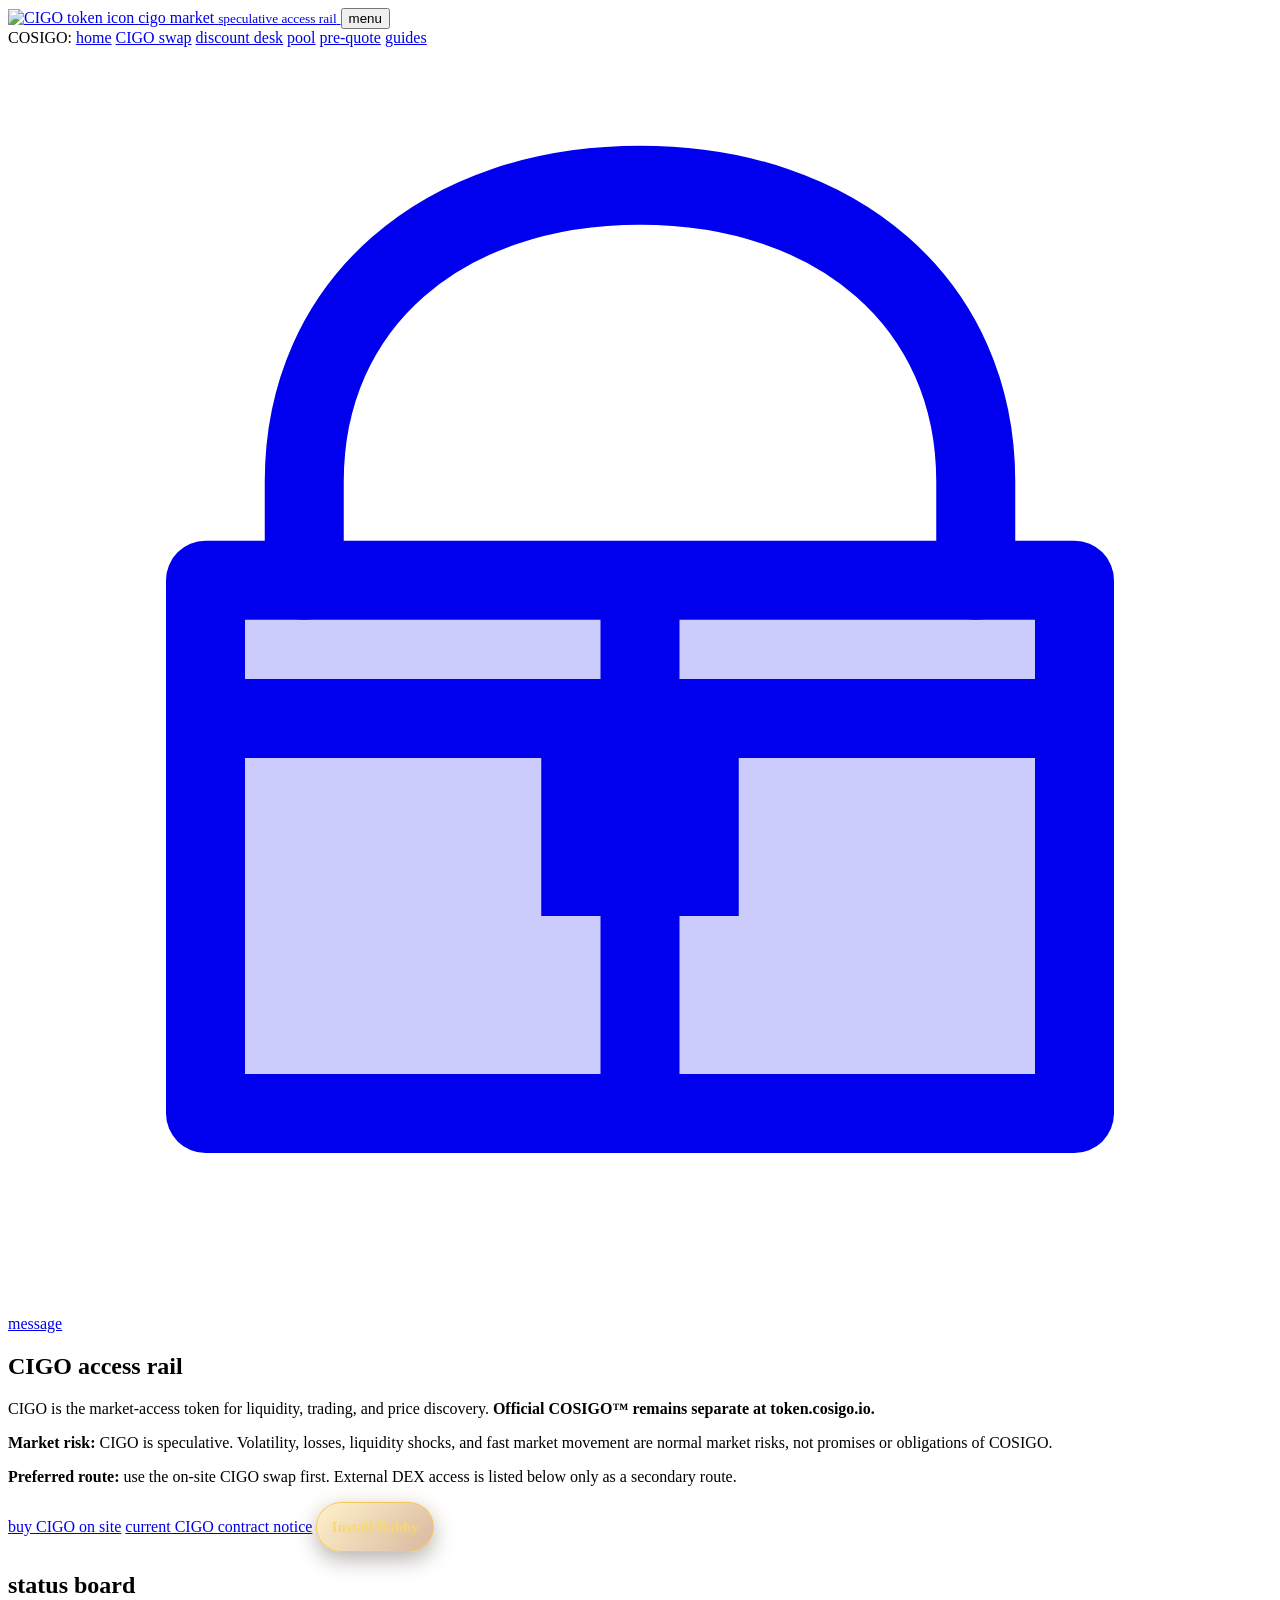
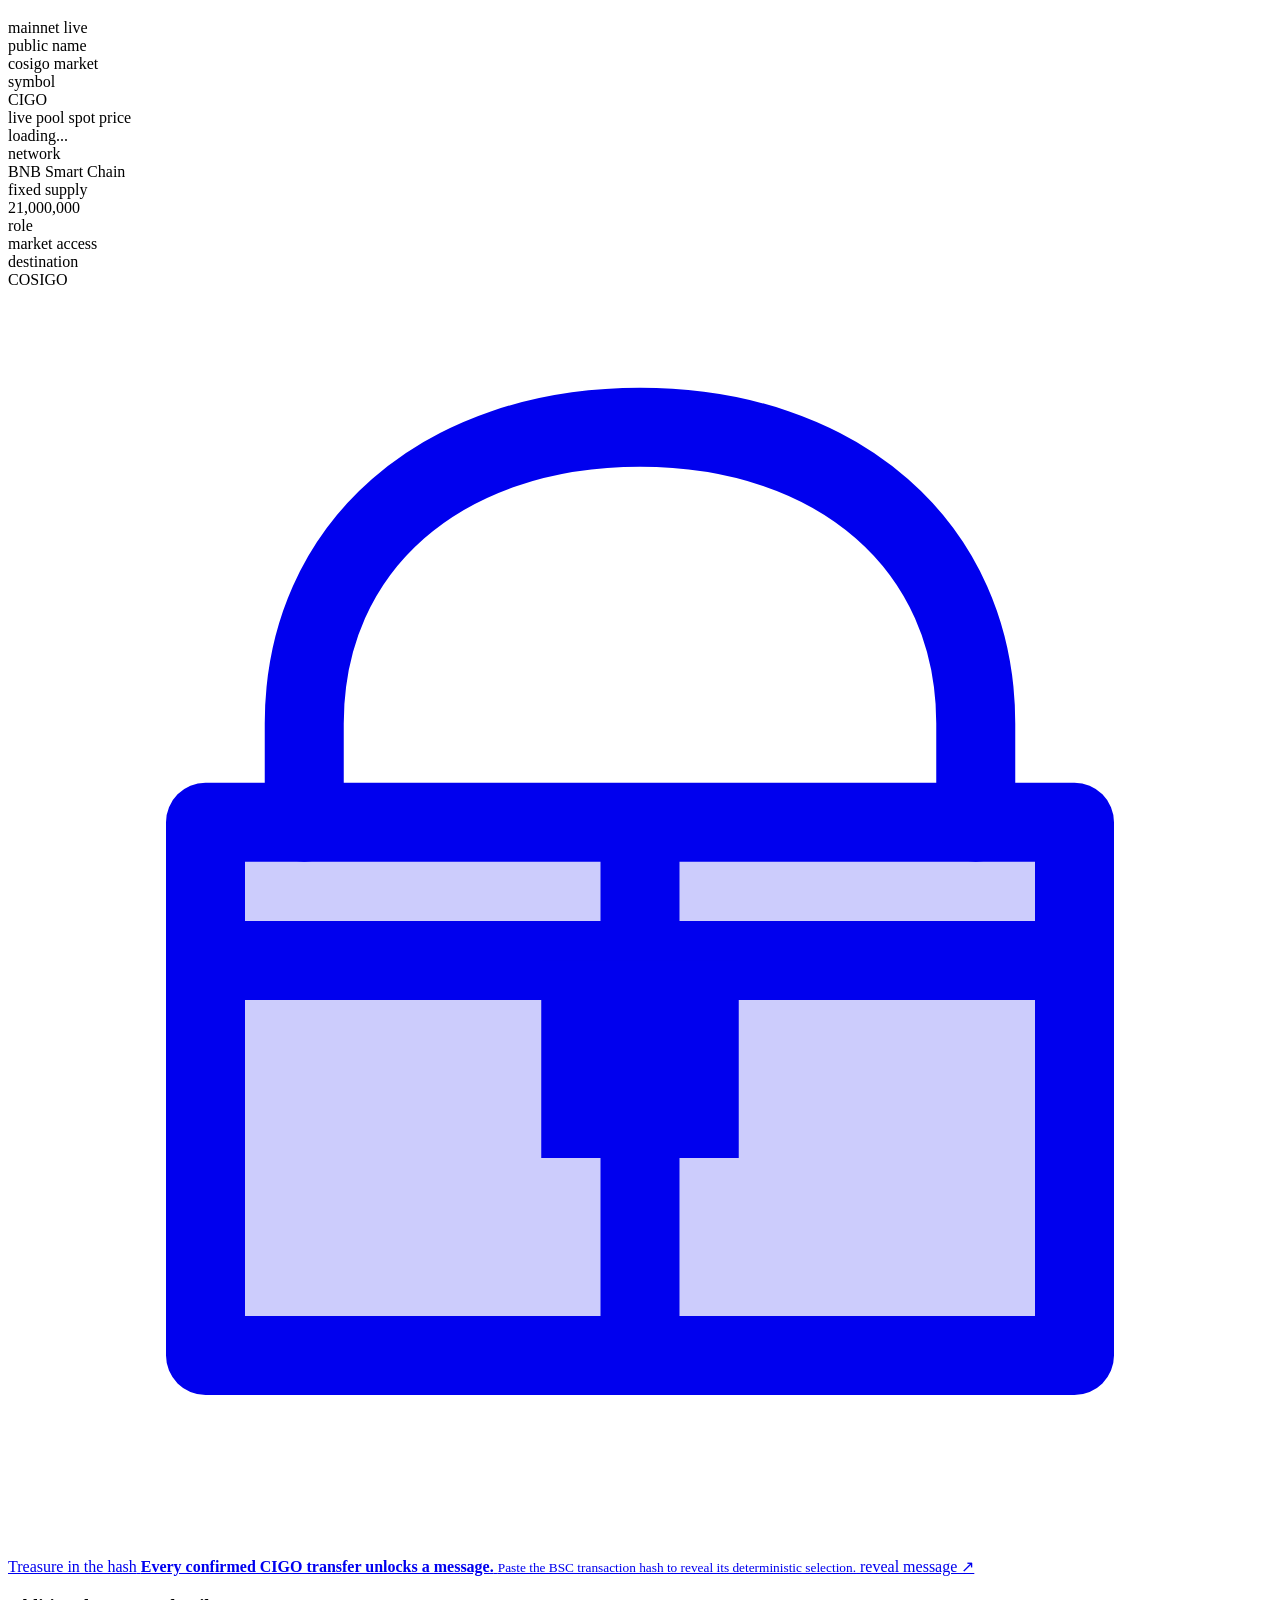
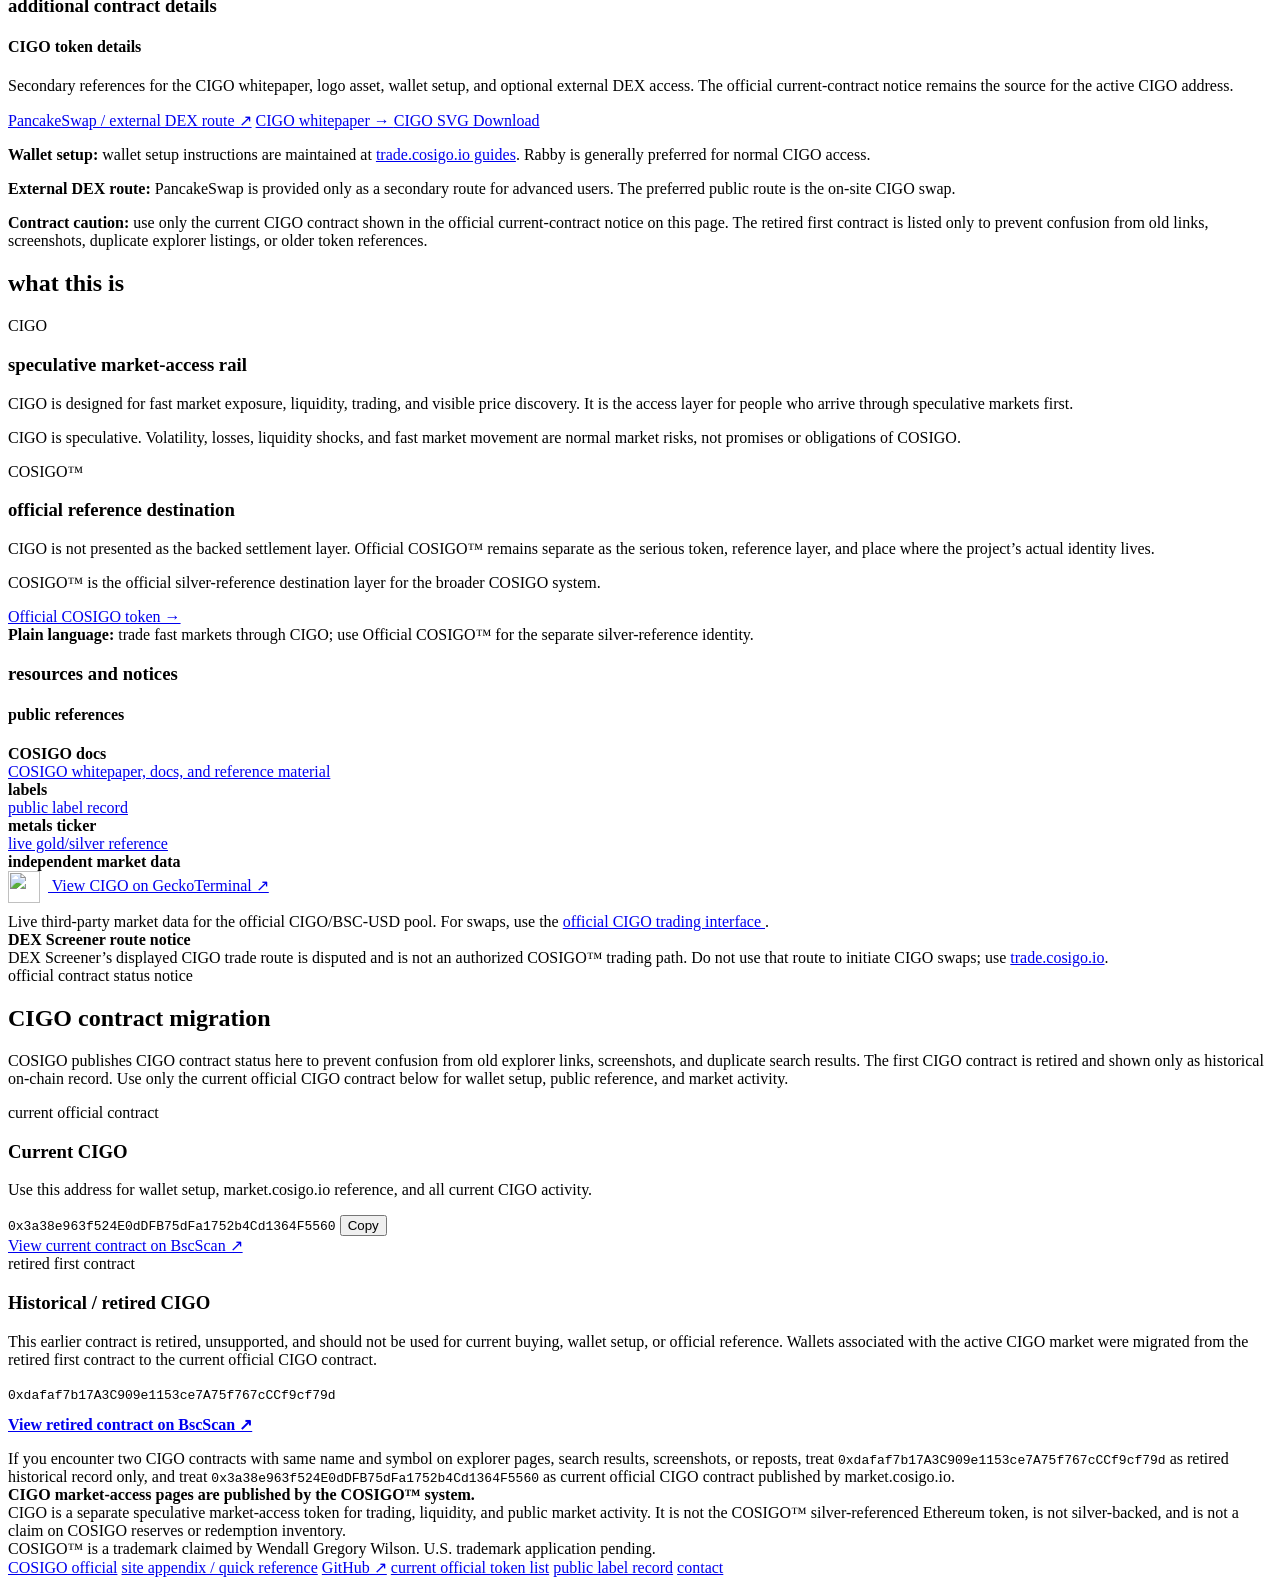
==== commit 719bace5: "Promote GeckoTerminal and publish DEX Screener route notice" ====
--- a/public/index.html
+++ b/public/index.html
@@ -4,7 +4,7 @@
 <head>
 
   <!-- Shared Styles -->
-  <link rel="stylesheet" href="/shared/style.css?v=20260628-154144">
+  <link rel="stylesheet" href="/shared/style.css?v=20260728-bg1">
   <link rel="stylesheet" href="/shared/cigo-footer.css?v=20260628-150323">
   <script src="https://trade.cosigo.io/shared/assets/cigo-pool-price.js?v=20260717-spot1" defer></script>
   <meta charset="utf-8" />
@@ -327,6 +327,36 @@
               </a>
             </div>
           </div>
+
+          <div class="compare-row market-data-primary">
+            <strong>independent market data</strong>
+            <div>
+              <a class="contract-action-btn contract-action-primary"
+                href="https://www.geckoterminal.com/bsc/pools/0xded1e63b6262c0328876b7774f65c08505dd559a"
+                target="_blank" rel="noopener">
+                <img src="/shared/assets/geckoterminal-favicon.png" width="32" height="32"
+                  alt="" aria-hidden="true"
+                  style="display:inline-block;vertical-align:middle;margin-right:8px;">
+                View CIGO on GeckoTerminal ↗
+              </a>
+              <p style="margin:10px 0 0;">
+                Live third-party market data for the official CIGO/BSC-USD pool.
+                For swaps, use the
+                <a href="https://trade.cosigo.io/" target="_blank" rel="noopener">
+                  official CIGO trading interface
+                </a>.
+              </p>
+            </div>
+          </div>
+
+          <div class="compare-row">
+            <strong>DEX Screener route notice</strong>
+            <div>
+              DEX Screener’s displayed CIGO trade route is disputed and is not an authorized
+              COSIGO&trade; trading path. Do not use that route to initiate CIGO swaps;
+              use <a href="https://trade.cosigo.io/" target="_blank" rel="noopener">trade.cosigo.io</a>.
+            </div>
+          </div>
         </div>
       </article>
     </section>
@@ -410,9 +440,6 @@
         <a href="https://cosigo.io/">COSIGO official</a>
         <a href="/appendix.html">site appendix / quick reference</a>
         <a href="https://github.com/cosigo" target="_blank" rel="noopener">GitHub ↗</a>
-        <a href="https://dexscreener.com/bsc/0xded1e63b6262c0328876b7774f65c08505dd559a"
-          target="_blank" rel="noopener">DEX Screener chart only</a>
-        <small>(chart/reference only; use trade.cosigo.io for swaps)</small>
         <a href="https://market.cosigo.io/cigo-tokenlist.json" target="_blank"
           rel="noopener">current official token list</a>
         <a href="https://labels.cosigo.io/">public label record</a>
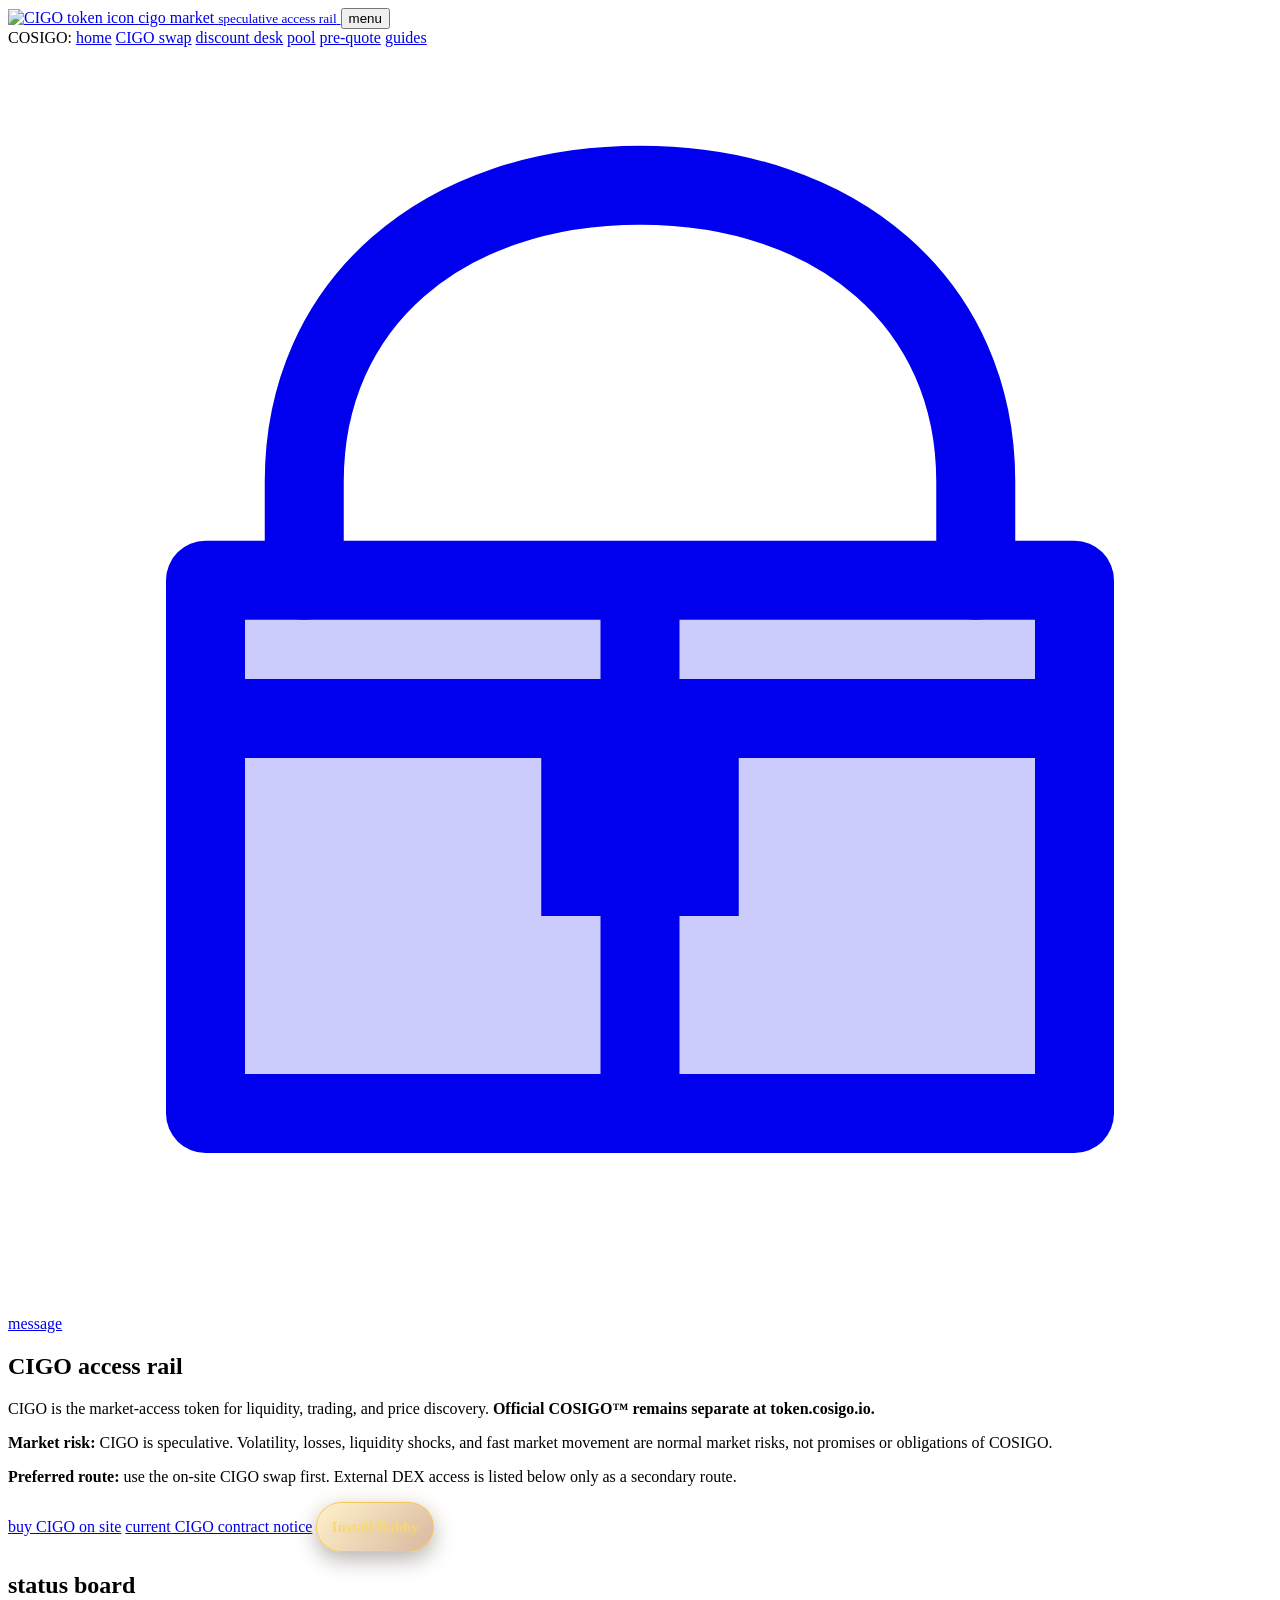
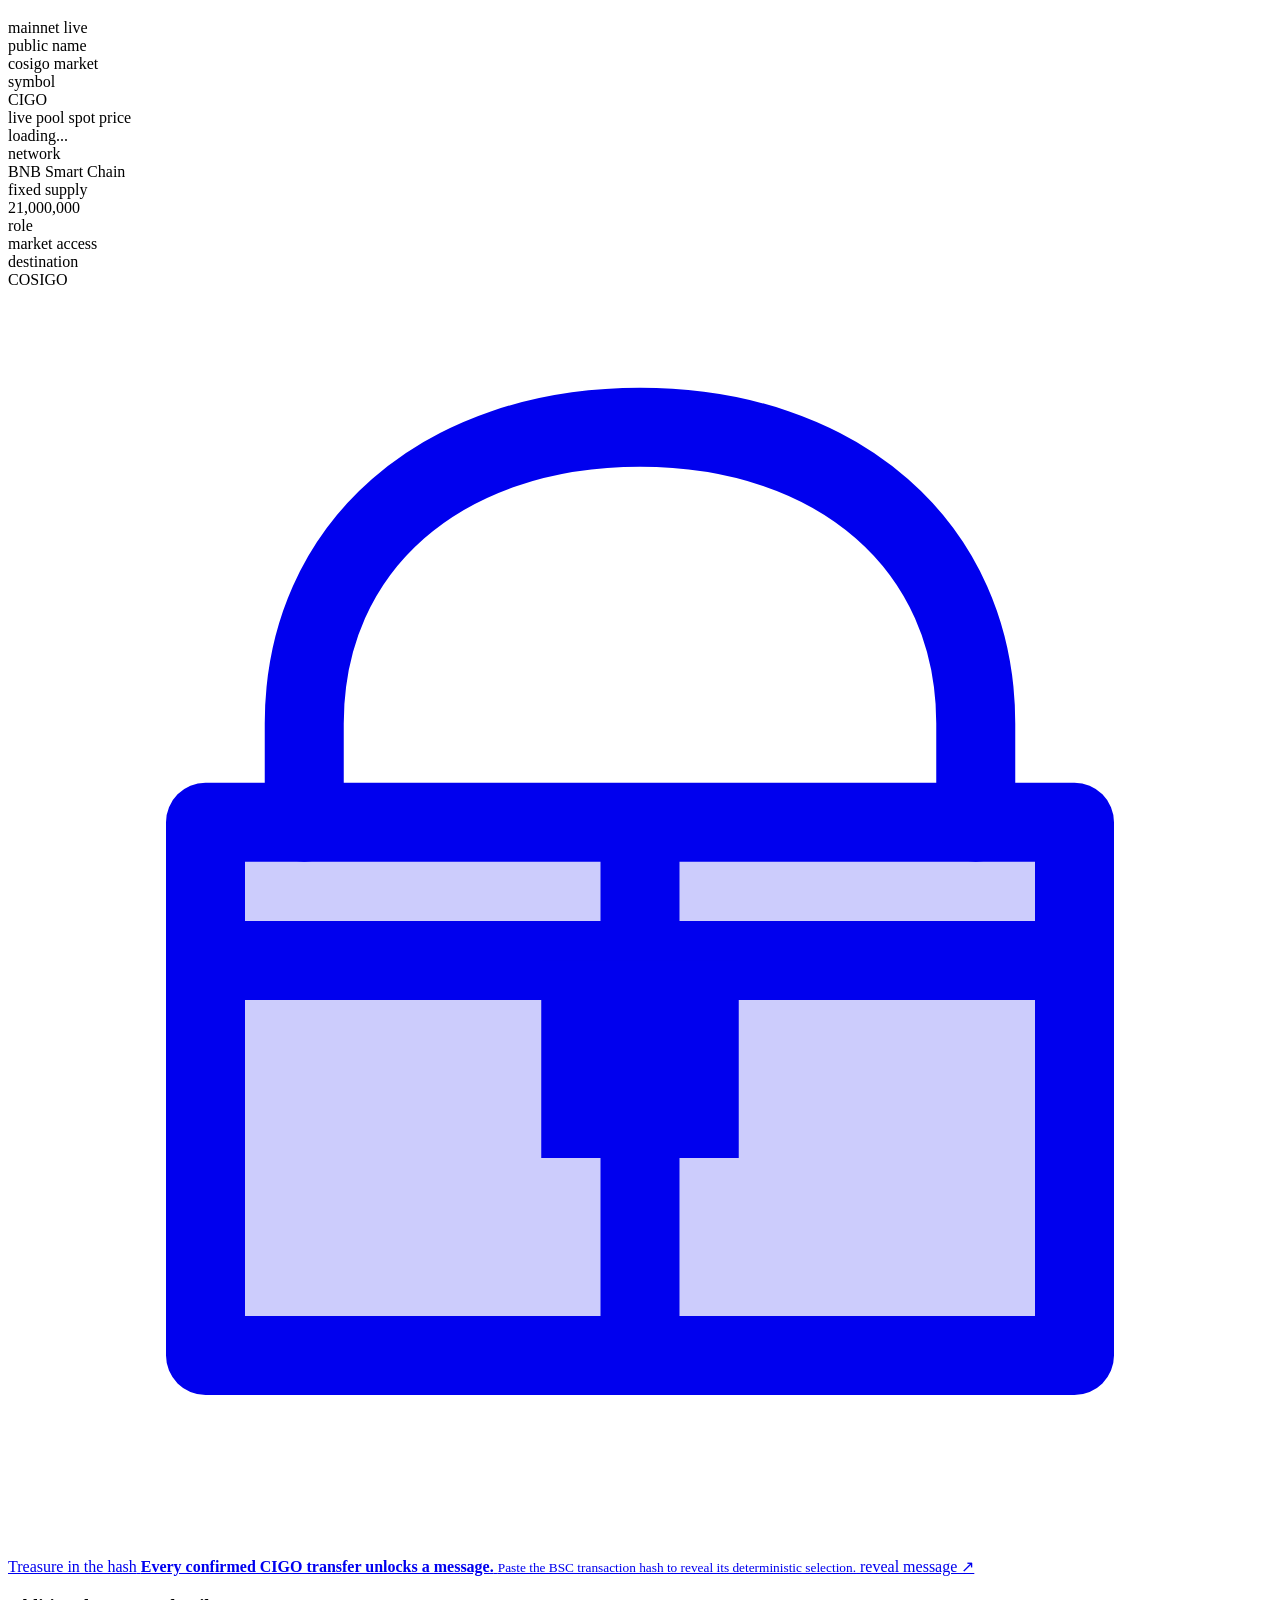
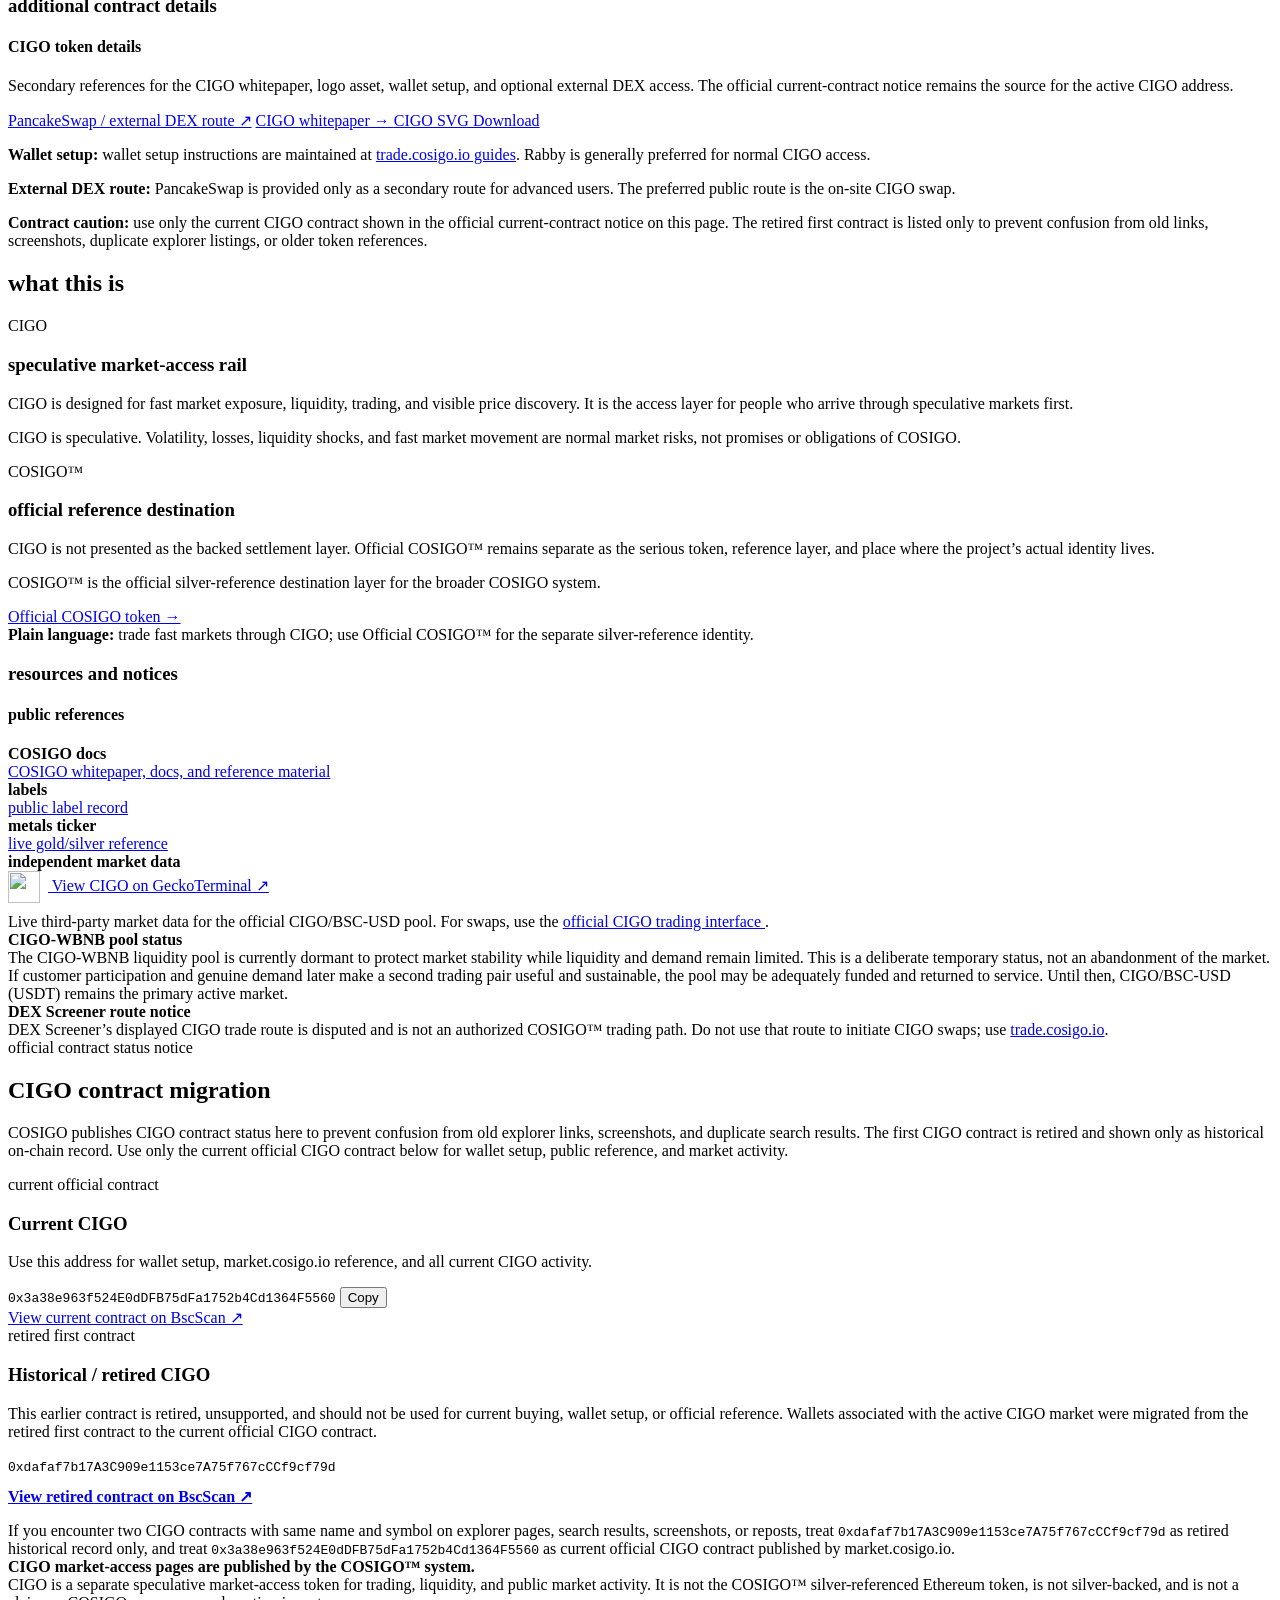
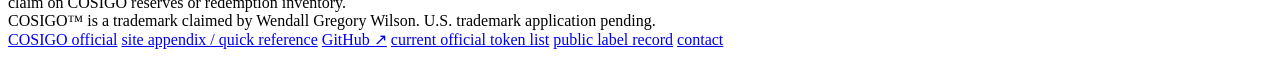
==== commit 6039db4a: "Add WBNB pool notice and CIGO icon asset" ====
--- a/public/index.html
+++ b/public/index.html
@@ -350,6 +350,18 @@
           </div>
 
           <div class="compare-row">
+            <strong>CIGO-WBNB pool status</strong>
+            <div>
+              The CIGO-WBNB liquidity pool is currently dormant to protect market stability
+              while liquidity and demand remain limited. This is a deliberate temporary status,
+              not an abandonment of the market. If customer participation and genuine demand
+              later make a second trading pair useful and sustainable, the pool may be adequately
+              funded and returned to service. Until then, CIGO/BSC-USD (USDT) remains the primary
+              active market.
+            </div>
+          </div>
+
+          <div class="compare-row">
             <strong>DEX Screener route notice</strong>
             <div>
               DEX Screener’s displayed CIGO trade route is disputed and is not an authorized
